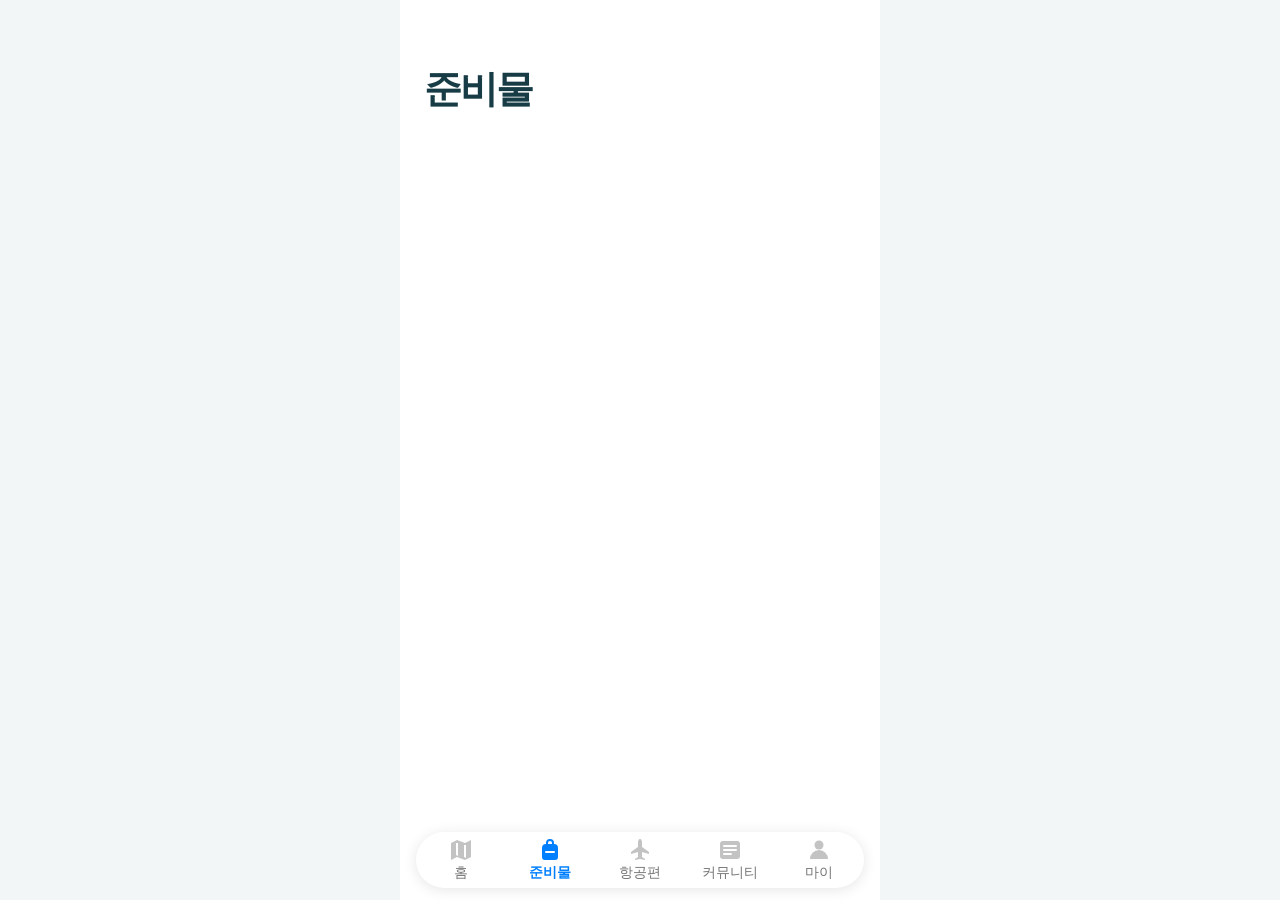
==== prototype/index.html @ ffd5b46a "수길따라 프로토타입과 인천공항 항공편 단계별 안내 추가" ====
<!doctype html>
<html lang="ko">
<meta charset="utf-8">
<meta name="viewport" content="width=device-width, initial-scale=1, viewport-fit=cover">
<title>수길따라 · 앱 미리보기</title>
<style>
* { box-sizing: border-box }
body { font-size: var(--type-body); margin: 0; background: #f3f6f7; color: #183c45; font-family: -apple-system, BlinkMacSystemFont, sans-serif; }
main { margin: auto; max-width: 480px; min-height: 100svh; padding: 64px 24px; background: #fff; }
h1 { font-size: 38px; letter-spacing: -2px; margin: 0 0 12px; }
p { line-height: 1.65; color: #52656a; }
small { display: block; margin-top: 48px; border-top: 1px solid #dce5e6; padding-top: 16px; color: #52656a; }
main { padding-bottom: calc(90px + env(safe-area-inset-bottom)); }
</style>
<link rel="stylesheet" href="styles/design-system.css">
<link rel="stylesheet" href="styles/app-nav.css">

<main><h1>수길따라</h1><p>수길따라님의 세계여행 루트를 따라<br>나만의 여행을 준비해요.</p><small>모바일 프로토타입 · 미리보기 준비 중</small></main>
<nav class="app-nav" aria-label="주요 메뉴">
<a href="#home"><svg viewBox="0 0 24 24" aria-hidden="true"><path fill-rule="evenodd" d="M2 5 8 2l8 3 6-3v17l-6 3-8-3-6 3zm5 0v12l2 1V5zm8 2v12l2 1V7z"/></svg>홈</a>
<a href="packing.html"><svg viewBox="0 0 24 24" aria-hidden="true"><path fill-rule="evenodd" d="M8 6V5a4 4 0 0 1 8 0v1a4 4 0 0 1 4 4v9a3 3 0 0 1-3 3H7a3 3 0 0 1-3-3v-9a4 4 0 0 1 4-4Zm2 0h4V5a2 2 0 0 0-4 0v1Zm-2 7a1 1 0 0 0 0 2h8a1 1 0 0 0 0-2H8Z"/></svg>준비물</a>
<a href="flights.html"><svg viewBox="0 0 24 24" aria-hidden="true"><path d="M10 9 3 14v2l7-2v5l-3 2v1l5-1 5 1v-1l-3-2v-5l7 2v-2l-7-5V5q0-4-2-4t-2 4z"/></svg>항공편</a>
<a href="community.html#/"><svg viewBox="0 0 24 24" aria-hidden="true"><path fill-rule="evenodd" d="M5 3a3 3 0 0 0-3 3v12a3 3 0 0 0 3 3h14a3 3 0 0 0 3-3V6a3 3 0 0 0-3-3H5Zm1 4a1 1 0 0 0 0 2h12a1 1 0 0 0 0-2H6Zm0 4a1 1 0 0 0 0 2h12a1 1 0 0 0 0-2H6Zm0 4a1 1 0 0 0 0 2h7a1 1 0 0 0 0-2H6Z"/></svg>커뮤니티</a>
<a href="mypage.html"><svg viewBox="0 0 24 24" aria-hidden="true"><circle cx="12" cy="7" r="4.5"/><path d="M3 21a9 9 0 0 1 18 0z"/></svg>마이</a>
</nav>
<script>
const links = Array.from(document.querySelectorAll('nav a'));
const main = document.querySelector('main');
const homeContent = main.innerHTML;
function showPage() {
  if (location.hash === '#flights') {
    location.replace('flights.html');
    return;
  }
  if (location.hash === '#my') {
    location.replace('mypage.html');
    return;
  }
  if (location.hash === '#packing') {
    location.replace('packing.html');
    return;
  }
  if (location.hash === '#community') {
    location.replace('community.html#/');
    return;
  }
  const current = links.find(link => link.hash === location.hash) || links[0];
  for (const link of links) {
    if (link === current) link.setAttribute('aria-current', 'page');
    else link.removeAttribute('aria-current');
  }
  if (current === links[0]) main.innerHTML = homeContent;
  else {
    const heading = document.createElement('h1');
    heading.textContent = current.textContent;
    main.replaceChildren(heading);
  }
  document.title = current.textContent + ' · 수길따라';
}
window.addEventListener('hashchange', showPage);
showPage();
</script>
</html>
---- prototype/styles/design-system.css ----
/* 수길따라 · Figma 2006:1345 */
/* 수길따라 공통 글자 크기. 기본 브라우저 설정(16px)에서 14 / 15 / 16 / 18 / 20 / 24px. */
:root {
  --type-caption: 0.875rem;
  --type-secondary: 0.9375rem;
  --type-label: 1rem;
  --type-body: 1.125rem;
  --type-heading: 1.25rem;
  --type-title: 1.5rem;
  --ds-product-primary: #0080FF;
  --ds-primary-hover: #0071E0;
  --ds-primary-pressed: #0062C2;
}

/* Verified Figma source: kyRVfsumtaWbm4e96wrJB0, page 4:37.
   Button/Outlined/Tertiary M Default: 4:816; guidelines: 4:906. */
:root {
  --radius-control-m: 10px;
  --button-size-m-radius: var(--radius-control-m);
  --button-size-m-height: 40px;
  --button-solid-primary-height: 48px;
  --button-size-m-padding-x: 16px;
  --button-gap: 4px;
  --button-border-width-default: 1px;
  --button-outlined-tertiary-border-default: #d9d9d9;
  --button-outlined-tertiary-label-default: #262626;
  /* Figma Label S (4:2665). */
  --typography-label-s-size: var(--type-caption);
  --typography-label-s-line-height: 18px;
  --typography-label-s-weight: 500;
  --typography-label-s-letter-spacing: 0.1px;
  --typography-label-m-size: var(--type-label);
  --typography-label-m-weight: 500;
  --typography-label-m-line-height: 20px;
}

/* Figma Textfield Default 4:954 / Filled 4:968. */
:root {
  --input-field-border-width: 1px;
  --input-field-border-default: #d9d9d9;
  --input-field-container-radius: 12px;
  --input-field-container-padding: 12px;
  --input-field-text-padding-x: 4px;
  --input-field-label-default: #434343;
  --input-field-text-value: #434343;
  --input-field-text-placeholder: #c3c3c3;
  --input-field-text-size: var(--type-body);
  --input-field-text-line-height: 26px;
}

/* Figma Checkbox 4:1228: original 24px Unselected / Selected assets. */
:root {
  --checkbox-size: 24px;
  --checkbox-unselected-image: url('../assets/icons/checkbox-unselected.svg');
  --checkbox-selected-image: url('../assets/icons/checkbox-selected.svg');
}

/* Layout */
:root {
  --section-gap: 40px;
  --section-content-gap: 12px;
  --course-thumbnail-size: 100px;
}

/* Figma Typography/Title/L (4:2637). */
:root {
  --typography-title-l-size: var(--type-heading);
  --typography-title-l-line-height: 28px;
  --typography-title-l-weight: 600;
  --typography-title-l-letter-spacing: 0;
}

/* Figma Searchfield 4:1100, Default and Filled. */
.ds-search-field {
  display: flex;
  align-items: center;
  gap: 8px;
  box-sizing: border-box;
  width: 100%;
  padding: var(--input-field-container-padding);
  border-radius: var(--input-field-container-radius);
  background: var(--ds-grayscale-50, #f5f5f5);
}
.ds-search-field::before {
  content: "";
  flex: 0 0 24px;
  height: 24px;
  background: url('../assets/icons/search-field-search.svg') center no-repeat;
}
.ds-search-field input[type="search"] {
  appearance: none;
  flex: 1;
  min-width: 0;
  height: 26px;
  margin: 0;
  padding: 0 var(--input-field-text-padding-x);
  border: 0;
  border-radius: 0;
  background: transparent;
  color: var(--input-field-text-value);
  font: 400 var(--input-field-text-size)/1.5 var(--font-app);
  letter-spacing: 0;
}
.ds-search-field input::placeholder { color: var(--input-field-text-placeholder); opacity: 1; }
.ds-search-field input::-webkit-search-cancel-button { display: none; }
.ds-search-field .ds-search-clear {
  flex: 0 0 20px;
  min-height: 0;
  height: 20px;
  padding: 0;
  border: 0;
  background: transparent url('../assets/icons/search-field-clear.svg') center no-repeat;
  cursor: pointer;
}
.ds-search-field input:placeholder-shown + .ds-search-clear { display: none; }
---- prototype/styles/app-nav.css ----
.app-nav {
  position: fixed;
  z-index: 5;
  bottom: calc(12px + env(safe-area-inset-bottom));
  left: 50%;
  transform: translateX(-50%);
  display: grid;
  grid-template-columns: repeat(5, minmax(0, 1fr));
  width: min(calc(100% - 32px), 448px);
  height: 56px;
  border-radius: 28px;
  background: white;
  box-shadow: 0 2px 14px rgb(0 0 0 / 10%);
  font-family: -apple-system, BlinkMacSystemFont, sans-serif;
}
.app-nav a {
  display: grid;
  justify-items: center;
  align-content: center;
  gap: 2px;
  font-size: var(--type-caption);
  line-height: 1.25;
  color: #757575;
  text-decoration: none;
}
.app-nav svg { width: 24px; height: 24px; fill: #c3c3c3; stroke: none; }
.app-nav a[aria-current] { color: var(--ds-product-primary); font-weight: 600; }
.app-nav a[aria-current] svg { fill: currentColor; }
.app-nav[hidden] { display: none; }
.phone > .app-nav { position: absolute; }
.phone:has(.app-nav) .fab { bottom: calc(84px + env(safe-area-inset-bottom)); }
.phone:has(.app-nav) .list-bottom { height: calc(152px + env(safe-area-inset-bottom)); }
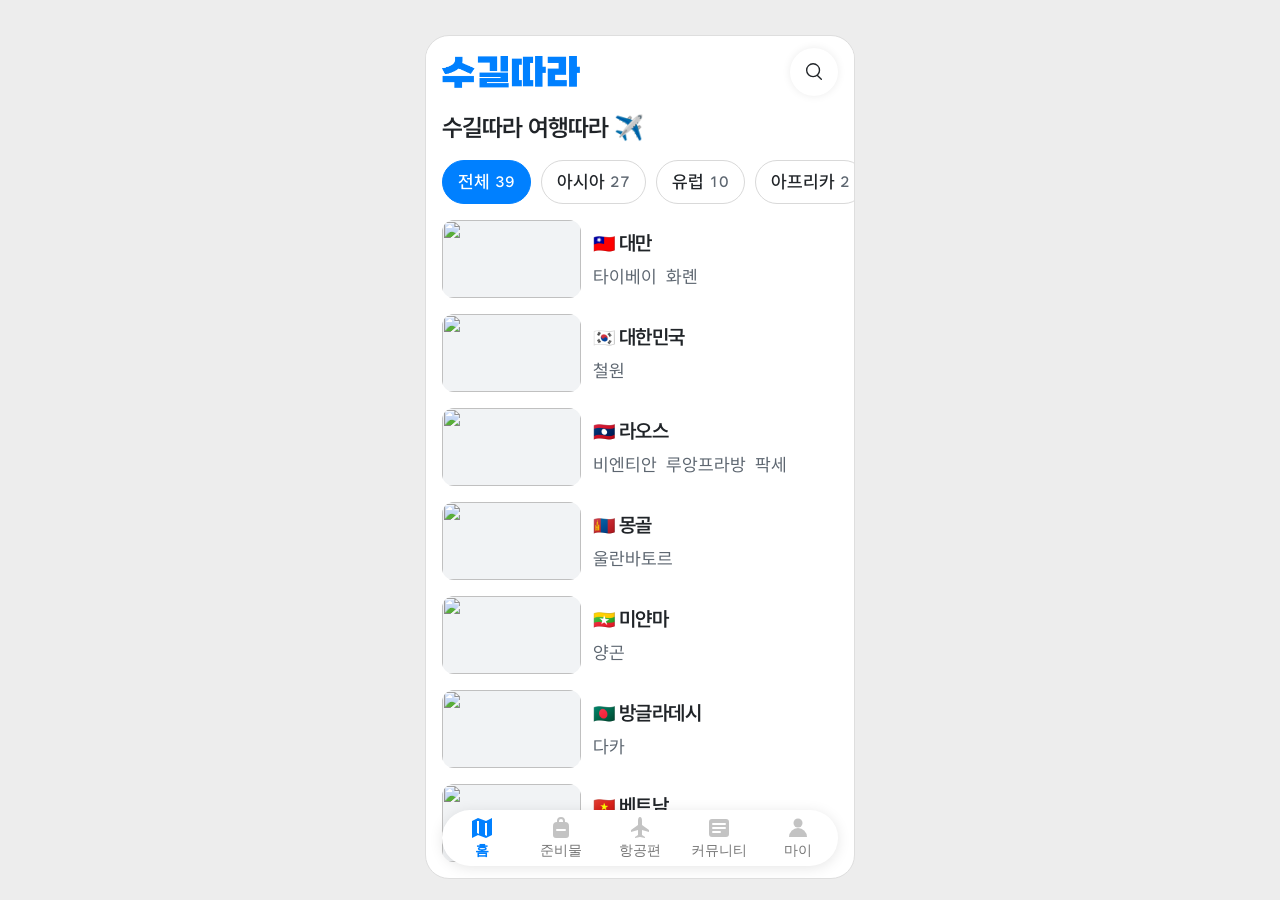
==== commit 47fdf716: "여행지 탐색과 북마크를 연결하고 준비물 버튼을 앱 화면에 고정 홈과 북마크 목록에서 여행지 항목을 공유하고 검색·여행 코스·장소 상세 화면을 추가한다. 공통 모바일 뷰포트와 내비게" ====
--- a/prototype/index.html
+++ b/prototype/index.html
@@ -1,63 +1,60 @@
 <!doctype html>
 <html lang="ko">
+<head>
 <meta charset="utf-8">
 <meta name="viewport" content="width=device-width, initial-scale=1, viewport-fit=cover">
-<title>수길따라 · 앱 미리보기</title>
-<style>
-* { box-sizing: border-box }
-body { font-size: var(--type-body); margin: 0; background: #f3f6f7; color: #183c45; font-family: -apple-system, BlinkMacSystemFont, sans-serif; }
-main { margin: auto; max-width: 480px; min-height: 100svh; padding: 64px 24px; background: #fff; }
-h1 { font-size: 38px; letter-spacing: -2px; margin: 0 0 12px; }
-p { line-height: 1.65; color: #52656a; }
-small { display: block; margin-top: 48px; border-top: 1px solid #dce5e6; padding-top: 16px; color: #52656a; }
-main { padding-bottom: calc(90px + env(safe-area-inset-bottom)); }
-</style>
+<link rel="icon" type="image/png" href="assets/icons/app-192.png">
+<link rel="apple-touch-icon" sizes="180x180" href="assets/icons/app-180.png">
+<link rel="manifest" href="app.webmanifest">
+<title>홈 · 수길따라</title>
+<link rel="stylesheet" href="styles/fonts.css">
 <link rel="stylesheet" href="styles/design-system.css">
 <link rel="stylesheet" href="styles/app-nav.css">
-
-<main><h1>수길따라</h1><p>수길따라님의 세계여행 루트를 따라<br>나만의 여행을 준비해요.</p><small>모바일 프로토타입 · 미리보기 준비 중</small></main>
-<nav class="app-nav" aria-label="주요 메뉴">
-<a href="#home"><svg viewBox="0 0 24 24" aria-hidden="true"><path fill-rule="evenodd" d="M2 5 8 2l8 3 6-3v17l-6 3-8-3-6 3zm5 0v12l2 1V5zm8 2v12l2 1V7z"/></svg>홈</a>
+<link rel="stylesheet" href="styles/layout.css">
+<link rel="stylesheet" href="styles/edge-states.css">
+<link rel="stylesheet" href="styles/activity-tabs.css">
+<link rel="stylesheet" href="styles/journeys.css?v=destination-list">
+<link rel="stylesheet" href="styles/destination-list.css">
+<script src="scripts/search-field.js" defer></script>
+<script src="scripts/travel-series.js" defer></script>
+<script src="scripts/travel-countries.js?v=country-bookmarks" defer></script>
+<script src="scripts/destination-row.js" defer></script>
+<script src="scripts/journeys.js?v=destination-list" defer></script>
+<link rel="stylesheet" href="styles/network-error.css">
+<script src="scripts/network-error.js" defer></script>
+<link rel="stylesheet" href="styles/focus.css?v=keyboard-navigation">
+<script src="scripts/focus.js" defer></script>
+<link rel="stylesheet" href="styles/viewport.css">
+</head>
+<body>
+<div class="journey-app app-viewport">
+<header id="bar"></header>
+<main id="journey" tabindex="-1"></main>
+<nav class="app-nav" aria-label="주요 메뉴" hidden>
+<a href="#home" aria-current="page"><svg viewBox="0 0 24 24" aria-hidden="true"><path fill-rule="evenodd" d="M2 5 8 2l8 3 6-3v17l-6 3-8-3-6 3zm5 0v12l2 1V5zm8 2v12l2 1V7z"/></svg>홈</a>
 <a href="packing.html"><svg viewBox="0 0 24 24" aria-hidden="true"><path fill-rule="evenodd" d="M8 6V5a4 4 0 0 1 8 0v1a4 4 0 0 1 4 4v9a3 3 0 0 1-3 3H7a3 3 0 0 1-3-3v-9a4 4 0 0 1 4-4Zm2 0h4V5a2 2 0 0 0-4 0v1Zm-2 7a1 1 0 0 0 0 2h8a1 1 0 0 0 0-2H8Z"/></svg>준비물</a>
 <a href="flights.html"><svg viewBox="0 0 24 24" aria-hidden="true"><path d="M10 9 3 14v2l7-2v5l-3 2v1l5-1 5 1v-1l-3-2v-5l7 2v-2l-7-5V5q0-4-2-4t-2 4z"/></svg>항공편</a>
 <a href="community.html#/"><svg viewBox="0 0 24 24" aria-hidden="true"><path fill-rule="evenodd" d="M5 3a3 3 0 0 0-3 3v12a3 3 0 0 0 3 3h14a3 3 0 0 0 3-3V6a3 3 0 0 0-3-3H5Zm1 4a1 1 0 0 0 0 2h12a1 1 0 0 0 0-2H6Zm0 4a1 1 0 0 0 0 2h12a1 1 0 0 0 0-2H6Zm0 4a1 1 0 0 0 0 2h7a1 1 0 0 0 0-2H6Z"/></svg>커뮤니티</a>
 <a href="mypage.html"><svg viewBox="0 0 24 24" aria-hidden="true"><circle cx="12" cy="7" r="4.5"/><path d="M3 21a9 9 0 0 1 18 0z"/></svg>마이</a>
 </nav>
-<script>
-const links = Array.from(document.querySelectorAll('nav a'));
-const main = document.querySelector('main');
-const homeContent = main.innerHTML;
-function showPage() {
-  if (location.hash === '#flights') {
-    location.replace('flights.html');
-    return;
-  }
-  if (location.hash === '#my') {
-    location.replace('mypage.html');
-    return;
-  }
-  if (location.hash === '#packing') {
-    location.replace('packing.html');
-    return;
-  }
-  if (location.hash === '#community') {
-    location.replace('community.html#/');
-    return;
-  }
-  const current = links.find(link => link.hash === location.hash) || links[0];
-  for (const link of links) {
-    if (link === current) link.setAttribute('aria-current', 'page');
-    else link.removeAttribute('aria-current');
-  }
-  if (current === links[0]) main.innerHTML = homeContent;
-  else {
-    const heading = document.createElement('h1');
-    heading.textContent = current.textContent;
-    main.replaceChildren(heading);
-  }
-  document.title = current.textContent + ' · 수길따라';
-}
-window.addEventListener('hashchange', showPage);
-showPage();
-</script>
+<footer class="country-bookmark-bar" hidden>
+  <p class="bookmark-toast" role="status" aria-atomic="true"></p>
+  <button type="button" class="country-bookmark">
+    <svg class="icon" aria-hidden="true" viewBox="0 0 24 24"><path d="M19 21V7.8Q19 3 14.2 3H9.8Q5 3 5 7.8V21l7-4 7 4Z"/></svg>
+    <span>이 여행지 북마크해두기</span>
+  </button>
+</footer>
+<dialog id="trip-videos" class="video-sheet" aria-labelledby="trip-videos-title">
+  <div class="video-sheet__panel">
+    <div class="video-sheet__header">
+      <h2 id="trip-videos-title">여행 영상</h2>
+      <form method="dialog"><button class="app-bar__icon" aria-label="영상 목록 닫기">
+        <svg class="icon" viewBox="0 0 24 24" aria-hidden="true"><path d="m6 6 12 12M18 6 6 18"/></svg>
+      </button></form>
+    </div>
+    <ol class="video-list"></ol>
+  </div>
+</dialog>
+</div>
+</body>
 </html>
--- a/prototype/styles/fonts.css
+++ b/prototype/styles/fonts.css
@@ -0,0 +1,31 @@
+/* Shared app typography. Font files are bundled for offline use. */
+@font-face {
+  font-family: 'Wanted Sans';
+  src: url('../assets/fonts/WantedSans-Regular.otf') format('opentype');
+  font-weight: 400;
+  font-style: normal;
+  font-display: swap;
+}
+
+@font-face {
+  font-family: 'Wanted Sans';
+  src: url('../assets/fonts/WantedSans-SemiBold.otf') format('opentype');
+  font-weight: 600;
+  font-style: normal;
+  font-display: swap;
+}
+
+:root {
+  --font-app: 'Wanted Sans', -apple-system, BlinkMacSystemFont, sans-serif;
+  font-family: var(--font-app);
+}
+
+button, input, textarea, select { font-family: inherit; }
+
+@font-face {
+  font-family: 'Wanted Sans';
+  src: url('../assets/fonts/WantedSans-Medium.otf') format('opentype');
+  font-weight: 500;
+  font-style: normal;
+  font-display: swap;
+}
--- a/prototype/styles/design-system.css
+++ b/prototype/styles/design-system.css
@@ -57,6 +57,7 @@
 
 /* Layout */
 :root {
+  --app-body-gap: 16px;
   --section-gap: 40px;
   --section-content-gap: 12px;
   --course-thumbnail-size: 100px;
@@ -113,3 +114,16 @@
   cursor: pointer;
 }
 .ds-search-field input:placeholder-shown + .ds-search-clear { display: none; }
+
+.flight-page { --section-gap: 36px; }
+
+.ds-example-image { position: relative; }
+.ds-example-image__credit {
+  position: absolute;
+  left: 4px;
+  bottom: 4px;
+  padding: 0;
+  background: transparent;
+  color: #566373;
+  font-size: 14px;
+}
--- a/prototype/styles/app-nav.css
+++ b/prototype/styles/app-nav.css
@@ -26,7 +26,7 @@
 .app-nav svg { width: 24px; height: 24px; fill: #c3c3c3; stroke: none; }
 .app-nav a[aria-current] { color: var(--ds-product-primary); font-weight: 600; }
 .app-nav a[aria-current] svg { fill: currentColor; }
-.app-nav[hidden] { display: none; }
+.app-nav[hidden], body:has(dialog[open]) .app-nav { display: none; }
 .phone > .app-nav { position: absolute; }
 .phone:has(.app-nav) .fab { bottom: calc(84px + env(safe-area-inset-bottom)); }
 .phone:has(.app-nav) .list-bottom { height: calc(152px + env(safe-area-inset-bottom)); }
--- a/prototype/styles/layout.css
+++ b/prototype/styles/layout.css
@@ -0,0 +1,255 @@
+/* Shared gap from the app bar edge to the first body element. */
+.app-bar + main,
+.page-bar + main { padding-top: var(--app-body-gap); }
+.page-bar + main > .profile:first-child { padding-top: 0; }
+
+.topbar + .view { padding-top: var(--app-body-gap); }
+.topbar + .view > :is(.detail, .editor, .searchbox, .empty, .blocked-row, .post):first-child {
+  padding-top: 0;
+  margin-top: 0;
+}
+.topbar + .view > #post-list > .post:first-child { padding-top: 0; }
+.topbar + .view > #post-list > .post:first-child h2,
+.topbar + .view > .post:first-child h2 { margin-top: 0; }
+.topbar + .view > .editor:first-child { min-height: calc(100% - var(--app-body-gap)); }
+.topbar + .empty { margin-top: 0; padding-top: var(--app-body-gap); }
+
+/* App-wide 48px bars; safe area sits above the content height. */
+:root { --app-bar-height: 48px; }
+.app-bar,
+.page-bar,
+.topbar,
+main#app > header {
+  box-sizing: border-box;
+  height: calc(var(--app-bar-height) + env(safe-area-inset-top));
+  min-height: calc(var(--app-bar-height) + env(safe-area-inset-top));
+  padding-top: env(safe-area-inset-top);
+  padding-bottom: 0;
+  flex-shrink: 0;
+}
+/* Packing has its app bar inside main: remove the old outer top padding. */
+body > main#app { padding-top: 0; }
+
+/* Consistent medium-weight app bar titles across every screen. */
+.app-bar h1,
+.page-bar h1,
+.topbar h1,
+main#app > header > strong {
+  font-weight: 500;
+}
+
+/* The app-bar row stays transparent; only its floating groups have a surface. */
+:root {
+  --floating-bar-shadow: 0 4px 24px rgb(0 0 0 / 10%), 0 1px 4px rgb(0 0 0 / 3%);
+  --app-bar-shadow: 0 0 8px rgb(0 0 0 / 8%), 0 0 2px rgb(0 0 0 / 2%);
+  --app-bar-offset: calc(12px + env(safe-area-inset-top));
+}
+.app-bar, .page-bar, .topbar, main#app > header {
+  position: sticky;
+  top: var(--app-bar-offset);
+  z-index: 10;
+  display: flex;
+  align-items: center;
+  gap: 16px;
+  justify-content: space-between;
+  width: calc(100% - 32px);
+  max-width: 448px;
+  height: var(--app-bar-height);
+  min-height: var(--app-bar-height);
+  margin: var(--app-bar-offset) auto 0;
+  padding: 0;
+  border: 0;
+  border-radius: 0;
+  background: transparent;
+  box-shadow: none;
+}
+.app-bar h1, .page-bar h1, .topbar h1, body > main#app > header .app-bar__leading > strong {
+  flex: 1;
+  min-width: 0;
+  margin: 0;
+  padding: 0;
+  font-family: var(--font-app);
+  font-size: var(--type-heading);
+  font-weight: 500;
+  line-height: 24px;
+  letter-spacing: normal;
+  color: #191919;
+  -webkit-font-smoothing: antialiased;
+  overflow: hidden;
+  white-space: nowrap;
+  text-overflow: ellipsis;
+}
+ .app-bar__leading, .app-bar__actions {
+  display: flex;
+  align-items: center;
+  gap: 0;
+  height: var(--app-bar-height);
+  box-sizing: border-box;
+  padding: 2px 8px;
+  border-radius: 999px;
+  background: var(--nav-surface, #fff);
+  box-shadow: var(--app-bar-shadow);
+}
+.app-bar__leading { flex: 0 1 auto; min-width: 0; padding-left: 0; padding-right: 20px; }
+.app-bar__actions { flex: 0 0 auto; margin-left: auto; }
+.app-bar__icon, .topbar .icon {
+  display: inline-flex;
+  align-items: center;
+  justify-content: center;
+  flex: 0 0 44px;
+  width: 44px;
+  height: 44px;
+  min-height: 44px;
+  padding: 0;
+  border: 0;
+  border-radius: 50%;
+  color: inherit;
+  background: transparent;
+  text-decoration: none;
+}
+.app-bar__icon svg { width: 22px; height: 22px; fill: none; stroke: currentColor; stroke-width: 1.9; stroke-linecap: round; stroke-linejoin: round; }
+:is(.app-bar, .page-bar, .topbar, .header, main#app > header) [aria-label="뒤로가기"] {
+  display: inline-flex;
+  align-items: center;
+  justify-content: center;
+  justify-items: center;
+  padding: 0;
+}
+:is(.app-bar, .page-bar, .topbar, .header, main#app > header) [aria-label="뒤로가기"] > svg {
+  display: block;
+  flex-shrink: 0;
+  margin: 0;
+}
+svg.navigation-icon {
+  width: 21px;
+  height: 21px;
+  fill: none;
+  stroke: currentColor;
+  stroke-width: 1.9;
+  stroke-linecap: round;
+  stroke-linejoin: round;
+}
+svg.navigation-icon--share { width: 20px; height: 20px; }
+.app-bar__icon:active, .topbar .icon:active { background: var(--nav-pressed, #f5f5f5); }
+.page-actions { display: flex; justify-content: flex-end; flex-shrink: 0; padding: var(--app-body-gap) 16px 0; }
+.page-actions + .view { padding-top: var(--app-body-gap); }
+body > main#app > header { width: calc(100% + 20px); margin-left: -10px; margin-bottom: var(--app-body-gap); }
+body > main#app > header + * { margin-top: 0; }
+@media (max-width: 900px) { body > main#app > header { width: calc(100% + 8px); margin-left: -4px; } }
+
+/* Packing's main supplies the same horizontal inset as the home header. */
+body > main#app:has(.packing-home-actions) {
+  padding-inline: 16px;
+}
+body > main#app:has(.packing-home-actions) > header {
+  width: 100%;
+  margin-inline: auto;
+}
+
+/* Community uses a flex frame, so its top inset is set by the header margin. */
+body[data-host-prefix] > .note { display: none; }
+.topbar .app-bar__actions .icon svg {
+  width: 22px;
+  height: 22px;
+  stroke-width: 1.9;
+}
+
+/* Tabs are the first body element on activity screens. */
+.topbar + .activity-tabs { margin-top: var(--app-body-gap); }
+
+/* Menu rows on depth-two and deeper screens. */
+:root { --detail-menu-gap: 8px; --detail-menu-padding-y: 8px; }
+.detail-menu-list { display: flex; flex-direction: column; gap: var(--detail-menu-gap); }
+.settings-content .settings-row + .settings-row,
+.settings-content .menu-item + .menu-item { margin-top: var(--detail-menu-gap); }
+
+.detail-menu-list > *,
+.settings-content .settings-row,
+.settings-content .menu-item {
+  min-height: 0;
+  padding-block: var(--detail-menu-padding-y);
+}
+
+/* My menu and depth-two list labels always share one size token. */
+:root { --menu-label-font-size: var(--type-body); }
+.menu-item,
+.settings-content .settings-row,
+.settings-content .detail-menu-list > label,
+.notification-toggle__title,
+.blocked-list .blocked-name {
+  font-size: var(--menu-label-font-size);
+}
+
+/* Menu rows have no pointer-press or native tap highlight. */
+.menu-item, .menu-item * { -webkit-tap-highlight-color: transparent; }
+.menu-item:hover, .menu-item:active { background: transparent; }
+.menu-item:active .menu-icon { background: transparent; opacity: 1; filter: none; }
+
+/* CTA label size: one step above each existing button size. */
+:root { --cta-label-size: var(--type-body); --cta-label-large-size: var(--type-heading); }
+.primary, .text-action, .settings-button, .edit-button, .unblock-button,
+.photo-edit { font-size: var(--cta-label-size); }
+.dialog-actions button, #profile-form .save-button,
+body > main#app .primary, body > main#app .sticky button,
+body:has(> main#app) dialog .actions button {
+  font-size: var(--cta-label-large-size);
+}
+.sheet .cancel { font-size: var(--cta-label-size); }
+
+/* Compact CTAs step down; full-width CTAs retain their larger labels. */
+:root { --cta-label-compact-size: var(--type-label); }
+.text-action, .unblock-button, .photo-edit, .edit-button,
+.primary:not(.wide) { font-size: var(--cta-label-compact-size); }
+.sheet .primary, .poll .primary { font-size: var(--cta-label-size); }
+.dialog-actions button,
+body > main#app .primary:not(.wide),
+body:has(> main#app) dialog .actions button { font-size: var(--cta-label-size); }
+body > main#app .stack > .primary { font-size: var(--cta-label-large-size); }
+
+/* A single app-bar icon occupies a square 48px capsule. */
+.app-bar__actions:has(> :is(.app-bar__icon, .icon):only-child),
+.app-bar__leading:has(> :is(.app-bar__icon, .icon):first-child):not(:has(> :nth-child(n+2):not([hidden]))) {
+  width: var(--app-bar-height); min-width: var(--app-bar-height);
+  flex-basis: var(--app-bar-height); padding: 2px; justify-content: center;
+}
+
+/* All leading app-bar groups use zero left padding, including icon-only groups. */
+.app-bar__leading:has(> :is(.app-bar__icon, .icon):first-child):not(:has(> :nth-child(n+2):not([hidden]))) { padding-left: 0; }
+
+.app-bar__leading:has(> :is(h1, strong):only-child) { padding-inline: 12px; }
+
+/* Toasts overlay the app-bar position at the top of the screen. */
+#toast, #notice {
+  top: var(--app-bar-offset);
+  bottom: auto;
+  z-index: 100;
+  pointer-events: none;
+  background: #fff;
+  color: #333;
+  border: 1px solid #e9e9e9;
+  border-radius: 12px;
+  box-shadow: 0 4px 16px rgb(0 0 0 / 8%), 0 1px 4px rgb(0 0 0 / 3%);
+}
+.phone > #toast { position: absolute; }
+
+/* Publish validity is reflected by the floating check button. */
+.app-bar__actions > :is(button[form="write-form"], .app-bar__confirm):disabled {
+  color: #c7c7cc;
+  background: transparent;
+  cursor: default;
+}
+.app-bar__actions:has(> :is(button[form="write-form"], .app-bar__confirm):enabled) {
+  background: var(--ds-product-primary);
+}
+.app-bar__actions > :is(button[form="write-form"], .app-bar__confirm):enabled {
+  color: #fff;
+  background: var(--ds-product-primary);
+}
+.app-bar__actions:has(> :is(button[form="write-form"], .app-bar__confirm):enabled:active),
+.app-bar__actions > :is(button[form="write-form"], .app-bar__confirm):enabled:active {
+  background: var(--ds-primary-pressed);
+}
+
+/* Match the community publish icon, including disabled opacity. */
+.app-bar__confirm { opacity: 1; }
+.app-bar__confirm svg { width: 21px; height: 21px; }
--- a/prototype/styles/edge-states.css
+++ b/prototype/styles/edge-states.css
@@ -0,0 +1,51 @@
+/* Empty states below other body content have a separate illustration inset. */
+:root { --empty-state-top-gap: 56px; }
+.topbar + .view.edge-state { padding: var(--app-body-gap) 16px 24px; text-align: center; }
+.edge-state__icon { width: 120px; margin: 0 auto 20px; background-image: url('../assets/empty-state-icons.png'); background-repeat: no-repeat; }
+.travel-empty-image {
+  display: block;
+  width: 120px;
+  height: 92px;
+  object-fit: cover;
+  margin: 0 auto 20px;
+}
+.edge-state__icon--plane { height: 71px; background-image: url('../assets/travel-plane.svg'); background-size: contain; background-position: center; }
+.edge-state__title { margin: 0; font-size: var(--type-heading); line-height: 26px; font-weight: 600; color: var(--ink); }
+.edge-state__description { margin: 0; font-size: var(--type-label); line-height: 20px; font-weight: 400; color: var(--secondary); }
+.edge-state__title + .edge-state__description { margin-top: 12px; }
+
+.edge-state__icon--community { height: 88px; background-image: url('../assets/community-empty.png'); background-size: contain; background-position: center; }
+
+/* Compact empty state inside the post's comments section. */
+.comments-empty { display: flex; flex-direction: column; align-items: center; gap: 12px; padding: var(--empty-state-top-gap) 16px 32px; text-align: center; }
+.comments-empty__icon { display: block; width: 48px; height: 42px; flex: none; }
+.comments-empty p { margin: 0; color: var(--secondary); font-size: var(--type-label); font-weight: 400; line-height: 20px; }
+
+/* Smaller airplane illustration for all three My Activity empty tabs. */
+.activity-empty { padding: var(--empty-state-top-gap) 16px 32px; text-align: center; }
+.activity-empty .activity-empty__icon {
+  width: 64px;
+  height: 38px;
+  margin-bottom: 16px;
+  background-size: contain;
+  background-position: center;
+}
+
+/* Default illustration for empty data, unless the screen has a custom one. */
+.data-empty { padding: var(--empty-state-top-gap) 16px 32px; text-align: center; }
+.data-empty .edge-state__description { color: var(--secondary, #777); }
+.topbar + .data-empty { padding-top: var(--app-body-gap); }
+.topbar + .view > .data-empty:first-child,
+.page-bar + main > .data-empty:first-child { padding-top: 0; }
+.section-head:has(+ .data-empty) { margin-bottom: 0; }
+.view:has(> #search-results > .data-empty) > .searchbox { padding-bottom: 0; }
+
+/* Scroll content behind the split floating bar, without an opaque header strip. */
+.phone .topbar:has(+ .view) { pointer-events: none; }
+.phone .topbar :is(.app-bar__leading, .app-bar__actions) { pointer-events: auto; }
+.phone .topbar + .view {
+  margin-top: calc(-1 * (var(--app-bar-height) + var(--app-bar-offset)));
+  padding-top: calc(var(--app-bar-height) + var(--app-bar-offset) + var(--app-body-gap));
+}
+
+.data-empty.search-prompt { padding-top: 32px; }
--- a/prototype/styles/activity-tabs.css
+++ b/prototype/styles/activity-tabs.css
@@ -0,0 +1,32 @@
+.activity-tabs {
+  display: flex;
+  flex: 0 0 auto;
+  gap: 4px;
+  margin: 0 16px;
+  padding: 4px;
+  border: 0;
+  border-radius: 12px;
+  background: var(--ds-grayscale-50, #f5f5f5);
+}
+.activity-tabs a {
+  flex: 1;
+  text-decoration: none;
+  display: flex;
+  align-items: center;
+  justify-content: center;
+  min-height: 40px;
+  padding: 0 8px;
+  border: 0;
+  border-radius: 8px;
+  color: var(--ds-grayscale-500, #7b7b7b);
+  font-size: var(--typography-label-m-size, 14px);
+  line-height: 20px;
+  font-weight: 500;
+}
+.activity-tabs a[aria-current="page"] {
+  border: 0;
+  background: var(--ds-grayscale-white, #fff);
+  color: var(--ds-product-primary);
+  font-weight: 500;
+  box-shadow: 0 1px 4px rgb(0 0 0 / 8%);
+}
--- a/prototype/styles/journeys.css
+++ b/prototype/styles/journeys.css
@@ -0,0 +1,337 @@
+* { box-sizing: border-box; }
+.journey-app {
+  --ink: #202428;
+  --muted: #5d6670;
+  --line: #e5e8eb;
+  --blue-text: var(--ds-primary-pressed);
+  --blue-wash: #edf6ff;
+  display: flex;
+  flex-direction: column;
+  position: relative;
+  overflow: hidden;
+  color: var(--ink);
+  background: white;
+}
+body { margin: 0; background: #ededed; font: 400 var(--type-body)/1.5 var(--font-app); }
+h1, h2, h3, p, ol, ul { margin: 0; }
+h1, h2, h3, strong, b { font-weight: 600; }
+a { color: inherit; text-decoration: none; }
+button, input { font: inherit; color: inherit; }
+button, a { touch-action: manipulation; }
+button { cursor: pointer; }
+.journey-app .app-nav { position: absolute; z-index: 4; }
+.journey-app .icon {
+  width: 20px; height: 20px; flex: none; fill: none; stroke: currentColor;
+  stroke-width: 1.5; stroke-linecap: round; stroke-linejoin: round;
+}
+#bar .brand { display: flex; align-items: center; }
+#bar:has(.brand) { width: 100%; max-width: none; padding-inline: 16px; background: white; }
+.brand img { display: block; width: auto; height: 32px; }
+#bar .app-bar__actions { padding-inline: 2px; }
+#bar .app-bar__icon .icon { width: 22px; height: 22px; }
+#bar .bar-label { font-size: var(--type-heading); font-weight: 500; }
+#journey {
+  min-height: 0; flex: 1; overflow-y: auto; overscroll-behavior: contain; scrollbar-width: thin;
+  padding-bottom: calc(88px + env(safe-area-inset-bottom, 0px));
+}
+#journey:focus { outline: none; }
+#journey:has(+ .app-nav[hidden]) { padding-bottom: calc(32px + env(safe-area-inset-bottom, 0px)); }
+.home-content, .detail-content, .journey-search { padding-inline: 16px; }
+#journey:has(> .home-content) { padding-top: 0; }
+.home-content { padding-top: var(--app-body-gap); }
+.home-content h2, .day-heading h2, .source-film h2, .search-section h2 {
+  font-size: var(--type-heading); line-height: 1.4; letter-spacing: -.025em;
+}
+.home-content section > h2, .source-film > h2, .search-section > h2 { margin-bottom: var(--section-content-gap); }
+.home-content > .destination-title {
+  font-size: var(--type-title); line-height: 1.35; letter-spacing: -.035em;
+}
+.continent-chips {
+  position: sticky; z-index: 3; top: var(--chips-top, 0px); display: flex; gap: 10px;
+  overflow-x: auto; overscroll-behavior-x: contain; scrollbar-width: none;
+  margin: 0 -16px; padding: 16px; background: white;
+}
+@media (prefers-reduced-motion: no-preference) {
+  .continent-chips { transition: top 160ms ease-out; }
+}
+:root[data-keyboard-focus] .continent-chips:focus-within { top: 0; }
+.continent-chips::-webkit-scrollbar { display: none; }
+.continent-chips a {
+  display: inline-flex; flex: none; align-items: center; gap: 5px; min-height: 44px;
+  padding: 6px 15px; border: 1px solid #d9d9d9; border-radius: 999px; color: var(--ink);
+  font-size: var(--type-body); font-weight: 500; line-height: 1.25;
+}
+.continent-chips a span { color: var(--muted); font-size: var(--type-secondary); font-variant-numeric: tabular-nums; }
+.continent-chips a[aria-current] { border-color: var(--ds-product-primary); background: var(--ds-product-primary); color: white; }
+.continent-chips a[aria-current] span { color: inherit; }
+.country-grid, .film-list { list-style: none; padding: 0; }
+.country-grid { display: grid; grid-template-columns: repeat(2, minmax(0, 1fr)); gap: 10px; }
+.country-grid > li { min-width: 0; }
+.search-section .country-grid > li { border: 0; }
+.country-card, .search-section .country-card {
+  display: flex; flex-direction: column; align-items: stretch; height: 100%;
+  padding: 13px 14px 14px; border: 1px solid #e1e5e9; border-radius: 14px; background: white;
+  word-break: keep-all; overflow-wrap: anywhere;
+}
+.country-card__top { display: flex; align-items: center; justify-content: space-between; gap: 4px; margin-bottom: 9px; }
+.country-card__top > .icon { width: 16px; height: 16px; color: #757f89; }
+.country-card strong { font-size: var(--type-heading); line-height: 1.35; letter-spacing: -.03em; }
+.country-card__places, .film-text > span, .series-cities {
+  color: var(--muted); font-size: var(--type-label); line-height: 1.5;
+}
+.country-card__places { margin-top: 3px; }
+.country-detail { padding-inline: 20px; }
+.country-bookmark-bar {
+  position: relative; flex: none; padding: 8px 16px calc(12px + env(safe-area-inset-bottom, 0px)); background: white;
+}
+.country-bookmark {
+  display: flex; align-items: center; justify-content: center; gap: 8px;
+  width: 100%; min-height: 48px; padding: 10px 16px;
+  border: var(--button-border-width-default) solid var(--ds-product-primary); border-radius: var(--radius-control-m);
+  background: white; color: var(--ds-product-primary); font-size: var(--type-body); font-weight: 600; line-height: 1.4;
+}
+.country-bookmark:active { color: var(--ds-primary-pressed); background: var(--blue-wash); }
+.country-bookmark.is-saved .icon { fill: currentColor; }
+.bookmark-toast {
+  position: absolute; z-index: 4; bottom: 100%; left: 50%; transform: translateX(-50%);
+  width: max-content; max-width: calc(100% - 32px); border-radius: 10px;
+  background: #222; color: white; font-size: var(--type-body); text-align: center; pointer-events: none;
+}
+.bookmark-toast:not(:empty) { padding: 10px 16px; }
+.country-region { font-size: var(--type-label); color: var(--muted); }
+.country-detail h1 { margin: 3px 0 0; font-size: var(--type-title); line-height: 1.35; letter-spacing: -.03em; word-break: keep-all; }
+.country-detail h1 .country-flag { font-size: .85em; }
+.country-detail .day-chips { margin-inline: -20px; padding-inline: 20px; }
+.itinerary-picker { display: flex; gap: 16px; flex-wrap: wrap; margin-block: 12px; }
+.itinerary-picker [aria-current] { color: var(--blue-text); text-decoration: underline; }
+.country-videos {
+  margin: 20px -20px 0; padding: 18px 0 20px; background: #f3f9fe;
+}
+.country-videos h2, .country-places h2 { font-size: var(--type-heading); line-height: 1.4; letter-spacing: -.025em; }
+.country-videos h2 { margin: 0 20px var(--section-content-gap); }
+.country-videos ul {
+  display: flex; gap: 16px; padding: 0 20px 4px; list-style: none; overflow-x: auto;
+  overscroll-behavior-x: contain; scroll-snap-type: x proximity; scroll-padding-inline: 20px; scrollbar-width: thin;
+}
+.country-videos li { flex: 0 0 88%; min-width: 0; scroll-snap-align: start; }
+.country-videos li:only-child { flex-basis: 100%; }
+.country-video { display: flex; height: 100%; align-items: center; gap: 12px; }
+.country-video .video-thumb { flex: 0 0 26%; }
+.country-video .video-thumb img { aspect-ratio: 4 / 3; }
+.country-video__text { min-width: 0; }
+.country-video__text strong {
+  display: -webkit-box; -webkit-line-clamp: 2; -webkit-box-orient: vertical; overflow: hidden;
+  font-size: var(--type-body); font-weight: 500; line-height: 1.4; word-break: keep-all; overflow-wrap: anywhere;
+}
+.country-video__text small { display: block; margin-top: 3px; font-size: var(--type-secondary); color: var(--muted); }
+.country-detail .country-videos + .day-section, .country-places { margin-top: 24px; }
+.country-places p { margin-top: 8px; word-break: keep-all; }
+@media (max-width: 355px) {
+  .country-card, .search-section .country-card { padding-inline: 10px; }
+}
+@media (max-width: 270px) {
+  .country-grid { grid-template-columns: 1fr; }
+}
+.series-art {
+  display: block; position: relative; isolation: isolate;
+  overflow: hidden; background: #e5e9e4; min-width: 0;
+}
+.series-art img { position: absolute; inset: 0; width: 100%; height: 100%; object-fit: cover; }
+.series-art::after {
+  content: ''; position: absolute; inset: auto 0 0; height: 38px;
+  background: linear-gradient(transparent, rgb(255 255 255 / 94%) 84%);
+}
+.series-art .ds-example-image__credit { z-index: 1; line-height: 1.2; font-weight: 400; letter-spacing: -.02em; }
+.series-detail { padding-inline: 16px; }
+.series-detail > .series-art { aspect-ratio: 2 / 1; border-radius: 14px; margin-bottom: 16px; }
+.series-detail > h1 { font-size: var(--type-title); line-height: 1.35; }
+.series-cities { display: flex; align-items: center; gap: 5px; margin-top: 4px; }
+.series-cities > .icon { width: 16px; height: 16px; }
+.collection-section { margin-top: var(--section-gap); }
+.collection-section > h2 { margin-bottom: var(--section-content-gap); font-size: var(--type-heading); }
+.film-list { border-top: 1px solid var(--line); }
+.film-list li { border-bottom: 1px solid var(--line); }
+.film-row { display: flex; align-items: center; gap: 12px; padding: 14px 2px; }
+.film-play {
+  flex: none; display: grid; place-items: center; width: 40px; height: 40px;
+  border-radius: 50%; background: var(--blue-wash); color: var(--blue-text);
+}
+.film-play .icon { width: 17px; height: 17px; fill: currentColor; stroke: none; }
+.film-text { display: grid; flex: 1; gap: 2px; min-width: 0; }
+.film-text strong { font-size: var(--type-body); line-height: 1.4; word-break: keep-all; overflow-wrap: anywhere; }
+.film-row > .icon, .search-course > .icon { color: var(--muted); width: 16px; margin-left: auto; }
+.overline { font-size: var(--type-secondary); font-weight: 600; color: var(--blue-text); }
+.course-intro h1 {
+  margin-top: 3px; font-size: var(--type-title); line-height: 1.35; letter-spacing: -.035em;
+}
+.facts, .facts span { display: flex; align-items: center; }
+.facts { flex-wrap: wrap; gap: 6px 16px; margin-top: 8px; color: var(--muted); font-size: var(--type-label); }
+.facts span { gap: 5px; }
+.facts .icon { width: 18px; height: 18px; }
+.place-actions .action {
+  display: flex; align-items: center; justify-content: center; gap: 8px;
+  min-height: var(--button-solid-primary-height); padding: 10px 8px;
+  border-radius: var(--radius-control-m); font-size: var(--type-body); font-weight: 600;
+  line-height: 1.4; text-align: center;
+}
+.place-actions .action.primary { background: var(--ds-product-primary); color: white; }
+.day-section, .source-film { margin-top: var(--section-gap); }
+.search-section li + li { border-top: 1px solid var(--line); }
+.source-film a { display: flex; align-items: center; gap: 12px; padding-block: 14px; }
+.source-film strong, .source-film small { display: block; }
+.source-film small { color: var(--muted); font-size: var(--type-secondary); margin-top: 2px; }
+.stop-row > .icon, .source-film a > .icon { margin-left: auto; color: var(--muted); width: 18px; }
+.day-tag {
+  display: inline-flex; align-items: center; flex: none; padding: 3px 9px;
+  border-radius: 6px; background: var(--blue-wash); color: var(--blue-text);
+  font-size: var(--type-secondary); line-height: 1.5; font-weight: 600;
+}
+.day-chips {
+  position: relative; display: flex; gap: 8px; overflow-x: auto;
+  margin: 20px -16px 0; padding: 4px 16px; overscroll-behavior-x: contain;
+  scrollbar-width: thin;
+}
+.day-chips a {
+  flex: none; display: inline-flex; align-items: center; justify-content: center;
+  min-height: 44px; padding: 6px 16px; border: 1px solid #d7dce1; border-radius: 999px;
+  background: white; color: var(--ink); font-size: var(--type-body); font-weight: 500; white-space: nowrap;
+}
+.day-chips a[aria-current="page"] {
+  background: var(--ds-primary-pressed); border-color: var(--ds-primary-pressed); color: white;
+}
+.day-chips + .day-section { margin-top: 24px; }
+.day-heading { display: flex; align-items: center; flex-wrap: wrap; gap: 8px; }
+.day-heading { margin-bottom: var(--section-content-gap); }
+
+.map-canvas {
+  position: relative; isolation: isolate; height: 200px; border: 1px solid #dce5ed; border-radius: 16px;
+  background-color: #f1f5f7;
+  background-image: repeating-linear-gradient(32deg, transparent 0 42px, white 43px 48px, transparent 49px 102px),
+                    repeating-linear-gradient(-58deg, transparent 0 50px, white 51px 55px, transparent 56px 118px);
+  overflow: hidden;
+}
+.map-canvas::before, .map-canvas::after {
+  content: ''; position: absolute; z-index: -1; border-radius: 10px; background: #dcebe1; transform: rotate(32deg);
+}
+.map-canvas::before { width: 70px; height: 32px; top: 0; right: 4%; }
+.map-canvas::after { width: 90px; height: 50px; bottom: -12px; left: 25%; }
+.map-canvas.day-2 { background-position: 20px -26px, -12px 18px; }
+.map-legend {
+  position: absolute; top: 8px; left: 10px; border-radius: 6px; padding: 3px 7px;
+  color: #495865; background: white; font-size: var(--type-caption); font-weight: 500;
+}
+.map-lines { position: absolute; inset: 0; width: 100%; height: 100%; pointer-events: none; }
+.map-lines polyline { stroke: var(--ds-primary-pressed); stroke-width: 2.5; stroke-dasharray: 4 5; fill: none; }
+.map-marker {
+  position: absolute; left: var(--x); top: var(--y); transform: translate(-50%, -50%);
+  display: grid; place-items: center; width: 44px; height: 44px; z-index: 1; border-radius: 50%;
+}
+.map-marker b {
+  display: grid; place-items: center; width: 34px; height: 34px; border-radius: 50%;
+  background: white; color: var(--blue-text); border: 2px solid var(--blue-text);
+  font-size: var(--type-body); line-height: 1; box-shadow: 0 2px 4px rgb(28 57 78 / 12%);
+}
+.map-marker span {
+  position: absolute; top: calc(50% + 19px); white-space: nowrap; padding: 1px 4px;
+  background: rgb(255 255 255 / 95%); color: #263746; border-radius: 4px;
+  font-size: var(--type-caption); font-weight: 500;
+}
+.map-marker.picked b { color: white; background: var(--ds-primary-pressed); box-shadow: 0 0 0 4px #c5e3ff; }
+.stops { list-style: none; padding: 0; margin-top: var(--section-content-gap); }
+.stops li { position: relative; }
+.stops li:not(:last-child)::before {
+  content: ''; position: absolute; top: 37px; bottom: -28px; left: 15px; width: 2px; background: #dce7f0;
+}
+.stop-row { display: flex; align-items: center; position: relative; gap: 12px; min-height: 72px; padding: 12px 0; }
+.stop-number {
+  flex: none; display: grid; place-items: center; width: 32px; height: 32px; border-radius: 50%;
+  background: var(--blue-wash); color: var(--blue-text); font-size: var(--type-label); font-weight: 600;
+}
+.stop-text { min-width: 0; display: grid; gap: 2px; }
+.stop-text span { color: var(--muted); font-size: var(--type-label); }
+.source-film a { padding: 12px; border: 1px solid var(--line); border-radius: 12px; }
+.source-film strong { font-size: var(--type-label); }
+.video-thumb { position: relative; flex: 0 0 82px; }
+.video-thumb img { display: block; width: 100%; aspect-ratio: 4 / 3; object-fit: cover; border-radius: 7px; }
+.video-thumb .icon {
+  position: absolute; inset: 0; margin: auto; height: 26px; width: 26px; padding: 5px;
+  border-radius: 50%; color: white; fill: white; background: rgb(0 0 0 / 65%);
+}
+.place-detail { word-break: keep-all; overflow-wrap: anywhere; }
+.place-intro { margin-top: 20px; }
+.place-meta { color: var(--blue-text); font-weight: 600; font-size: var(--type-label); }
+.place-title { display: flex; align-items: center; flex-wrap: wrap; gap: 6px 10px; margin-top: 4px; }
+.place-title h1 { font-size: var(--type-title); line-height: 1.35; letter-spacing: -.035em; }
+.place-title span { padding: 2px 8px; border-radius: 6px; background: #f2f4f6; color: var(--muted); font-size: var(--type-secondary); }
+.place-story { margin-top: 24px; }
+.place-story h2, .tip-box h2 { font-size: var(--type-body); line-height: 1.4; }
+.place-story p, .tip-box p { margin-top: 6px; line-height: 1.6; }
+.place-keywords { display: flex; flex-wrap: wrap; gap: 6px; list-style: none; padding: 0; margin-top: 12px; }
+.place-keywords li { max-width: 100%; padding: 3px 11px; border-radius: 999px; background: var(--blue-wash); color: var(--blue-text); font-size: var(--type-label); font-weight: 500; }
+.place-facts { margin: 20px 0 0; padding: 4px 14px; border-radius: 12px; background: #f6f7f9; }
+.place-facts > div { display: grid; grid-template-columns: minmax(0, 2fr) minmax(0, 3fr); gap: 12px; align-items: baseline; padding: 10px 0; }
+.place-facts > div + div { border-top: 1px solid var(--line); }
+.place-facts dt { display: flex; align-items: center; gap: 6px; font-size: var(--type-label); color: var(--muted); }
+.place-facts dt .icon { width: 16px; height: 16px; }
+.place-facts dd { margin: 0; font-variant-numeric: tabular-nums; }
+.place-scene { position: relative; }
+.place-scene a { display: inline-flex; align-items: center; gap: 6px; color: var(--blue-text); font-weight: 600; }
+.place-scene a::after { content: ''; position: absolute; inset: 0; }
+.place-scene a .icon { width: 16px; height: 16px; }
+.tip-box { margin-top: 20px; }
+.tip-box h2 { display: flex; align-items: center; gap: 6px; }
+.tip-box h2 .icon { color: var(--blue-text); }
+.place-note { margin-top: 12px; color: var(--muted); font-size: var(--type-label); }
+.place-actions { display: grid; grid-template-columns: repeat(auto-fit, minmax(min(100%, 9.5rem), 1fr)); gap: 8px; margin-top: 24px; }
+.place-actions .secondary { border: 1px solid var(--button-outlined-tertiary-border-default); background: white; }
+.place-actions .action .icon { width: 18px; height: 18px; }
+
+.video-sheet {
+  position: fixed; inset: 0; width: min(100%, 480px); max-width: 100%;
+  height: 100vh; height: 100dvh; max-height: 100dvh; margin: 0 auto; padding: 0;
+  overflow: hidden; border: 0; background: rgb(0 0 0 / 35%); color: var(--ink);
+}
+.video-sheet[open] { display: flex; flex-direction: column; justify-content: flex-end; }
+.video-sheet::backdrop { background: transparent; }
+.video-sheet__panel {
+  display: flex; flex-direction: column; max-height: 85%; min-height: 0;
+  padding: 8px 16px calc(16px + env(safe-area-inset-bottom, 0px));
+  border-radius: 20px 20px 0 0; background: white;
+}
+.video-sheet__header { display: flex; flex: none; align-items: center; justify-content: space-between; gap: 8px; }
+.video-sheet__header h2 { font-size: var(--type-heading); line-height: 1.4; word-break: keep-all; }
+.video-sheet__header .app-bar__icon { color: var(--muted); }
+.video-list { list-style: none; padding: 0; min-height: 0; overflow-y: auto; overscroll-behavior: contain; }
+.video-list li + li { border-top: 1px solid var(--line); }
+.video-list__row { display: flex; align-items: center; gap: 12px; padding: 14px 2px; }
+.video-list__thumbnail {
+  position: relative; flex: 0 0 28%; max-width: 112px; aspect-ratio: 16 / 9; overflow: hidden;
+  border-radius: 8px; background: #354351 center / cover no-repeat;
+}
+.video-list__thumbnail small {
+  position: absolute; bottom: 3px; right: 3px; border-radius: 3px; padding: 1px 4px;
+  background: rgb(0 0 0 / 80%); color: white; font-size: var(--type-caption); line-height: 1.3;
+}
+.video-list__info { flex: 1; min-width: 0; }
+.video-list__info small { color: var(--blue-text); font-weight: 600; font-size: var(--type-secondary); }
+.video-list__info strong { display: block; font-size: var(--type-body); line-height: 1.45; overflow-wrap: anywhere; word-break: keep-all; }
+.video-list__row > .icon { width: 16px; height: 16px; color: var(--muted); }
+
+.journey-search input[type=search]::placeholder { color: #697078; }
+.search-intro { padding: 32px 0; text-align: center; color: var(--muted); }
+.search-section { margin-top: var(--section-gap); }
+.search-section ul { padding: 0; list-style: none; }
+.search-section a { display: block; padding: 12px 0; }
+.search-section .search-course { display: flex; gap: 12px; align-items: center; }
+.search-course img { flex: none; width: 64px; height: 56px; border-radius: 8px; object-fit: cover; }
+.search-section strong, .search-section small { display: block; }
+.search-section small { margin-top: 2px; color: var(--muted); font-size: var(--type-label); }
+.search-missing { color: var(--muted); text-align: center; padding: 56px 12px 20px; }
+@media (hover: hover) {
+  .place-actions .primary:hover { background: var(--ds-primary-hover); }
+  .country-card:hover strong, .film-row:hover strong, .stop-row:hover strong, .search-section a:hover strong { color: var(--blue-text); }
+}
+@media (max-width: 22rem) {
+  .map-canvas { height: 220px; }
+  .map-marker span { width: 26vw; text-align: center; white-space: normal; line-height: 1.2; word-break: keep-all; }
+}
--- a/prototype/styles/destination-list.css
+++ b/prototype/styles/destination-list.css
@@ -0,0 +1,13 @@
+.country-flag { font-family: 'Apple Color Emoji', 'Segoe UI Emoji', 'Noto Color Emoji', sans-serif; font-size: 1.8rem; line-height: 1.05; }
+.destination-list:not([hidden]) { display: grid; gap: 16px; list-style: none; margin: 0; padding: 0; }
+.destination-row {
+  display: grid; grid-template-columns: 35% minmax(0, 1fr); align-items: center; gap: 12px;
+  color: var(--ink, #202428); text-decoration: none; touch-action: manipulation;
+  word-break: keep-all; overflow-wrap: anywhere;
+}
+.destination-row__thumb { display: block; width: 100%; aspect-ratio: 16 / 9; border-radius: 12px; overflow: hidden; background: #f1f3f5; }
+.destination-row__thumb img { display: block; width: 100%; height: 100%; object-fit: cover; }
+.destination-row__text { display: grid; gap: 7px; }
+.destination-row strong { font-size: var(--type-heading); font-weight: 600; line-height: 1.35; letter-spacing: -.025em; }
+.destination-row .country-flag { font-size: .9em; }
+.destination-row__places { display: flex; flex-wrap: wrap; gap: 0 .5em; color: var(--muted, #5d6670); font-size: var(--type-body); line-height: 1.4; }
--- a/prototype/styles/network-error.css
+++ b/prototype/styles/network-error.css
@@ -0,0 +1,65 @@
+/* Shared full-screen network state, matching the Chabakchabak error screen. */
+dialog.network-screen {
+  box-sizing: border-box;
+  position: fixed;
+  inset: 0;
+  width: 100%;
+  max-width: none;
+  height: 100dvh;
+  max-height: none;
+  margin: auto;
+  padding: calc(12px + env(safe-area-inset-top)) 16px max(24px, env(safe-area-inset-bottom));
+  overflow: auto;
+  overscroll-behavior: contain;
+  border: 0;
+  border-radius: 0;
+  background: #fff;
+  color: #212121;
+  font: 400 var(--type-body, 1.125rem)/1.5 var(--font-app);
+  text-align: center;
+  word-break: keep-all;
+  overflow-wrap: anywhere;
+}
+.network-screen::backdrop { background: #ededed; }
+.network-screen__bar {
+  display: flex;
+  align-items: center;
+  width: fit-content;
+  min-height: 48px;
+  padding-right: 20px;
+  border-radius: 999px;
+  box-shadow: 0 0 8px rgb(0 0 0 / 8%), 0 0 2px rgb(0 0 0 / 2%);
+  font-size: var(--type-heading, 1.25rem);
+  font-weight: 500;
+}
+.network-screen .network-screen__back {
+  display: grid;
+  place-items: center;
+  width: 44px;
+  min-height: 44px;
+  margin: 0;
+  padding: 0;
+  border: 0;
+  border-radius: 50%;
+  background: transparent;
+  color: inherit;
+  cursor: pointer;
+}
+.network-screen__back svg { width: 22px; height: 22px; fill: none; stroke: currentColor; stroke-width: 1.9; stroke-linecap: round; stroke-linejoin: round; }
+.network-screen__icon { display: block; width: 120px; height: 100px; margin: var(--app-body-gap) auto 20px; }
+.network-screen h2 { margin: 0; font-size: var(--type-heading, 1.25rem); line-height: 1.4; font-weight: 600; }
+.network-screen p { margin: 12px 0 0; color: #707070; font: inherit; }
+.network-screen .network-screen__retry {
+  width: 100%;
+  min-height: 48px;
+  margin: 20px 0 0;
+  padding: 10px 16px;
+  border: 1px solid #dedede;
+  border-radius: 12px;
+  background: #fff;
+  color: inherit;
+  font: inherit;
+  font-weight: 600;
+  cursor: pointer;
+}
+.network-screen button:active { background: #f6f6f6; }
--- a/prototype/styles/focus.css
+++ b/prototype/styles/focus.css
@@ -0,0 +1,13 @@
+html {
+  -webkit-tap-highlight-color: transparent;
+}
+
+:root:not([data-keyboard-focus]) :focus {
+  outline: none;
+}
+
+:root[data-keyboard-focus] :is(a[href], button, input, select, textarea, summary, [contenteditable="true"], [tabindex="0"]):focus-visible,
+:root[data-keyboard-focus] :is(.choices, .options) input:focus-visible + span {
+  outline: 2px solid var(--ds-product-primary);
+  outline-offset: 2px;
+}
--- a/prototype/styles/viewport.css
+++ b/prototype/styles/viewport.css
@@ -0,0 +1,92 @@
+/* The five tabs share the My Page preview frame. */
+:root {
+  --app-viewport-width: 100%;
+  --app-viewport-height: 100dvh;
+  --app-viewport-top: 0px;
+  --app-viewport-border: 0px;
+  --app-viewport-radius: 0px;
+}
+@media (min-width: 521px) {
+  :root {
+    --app-viewport-width: 430px;
+    --app-viewport-height: min(860px, calc(100dvh - 56px));
+    --app-viewport-top: 35px;
+    --app-viewport-border: 1px;
+    --app-viewport-radius: 24px;
+  }
+}
+html:has(.app-viewport) { background: #ededed; }
+body:has(> .app-viewport) { margin: 0; background: transparent; }
+body.app-viewport, div.app-viewport {
+  box-sizing: border-box;
+  position: relative;
+  width: var(--app-viewport-width);
+  max-width: none;
+  height: var(--app-viewport-height);
+  min-height: 0;
+  margin: var(--app-viewport-top) auto 0;
+  padding: 0;
+  overflow: clip;
+  border: var(--app-viewport-border) solid #dedede;
+  border-radius: var(--app-viewport-radius);
+  background: white;
+}
+.app-viewport > .app-nav { position: absolute; width: calc(100% - 32px); }
+
+/* The content scrolls independently of the frame and bottom navigation. */
+.app-viewport > .my-page, body.app-viewport > main#app {
+  box-sizing: border-box;
+  width: 100%;
+  max-width: none;
+  height: 100%;
+  min-height: 0;
+  margin: 0;
+  overflow-y: auto;
+  overscroll-behavior: contain;
+  scrollbar-width: none;
+}
+.app-viewport > aside { display: none; }
+body.app-viewport > main#app { border: 0; padding-inline: 16px; }
+.app-viewport > :is(.notice, #toast) { position: absolute; }
+
+.flight-page.app-viewport { display: flex; flex-direction: column; }
+.flight-page.app-viewport > main {
+  flex: 1;
+  width: 100%;
+  max-width: none;
+  min-height: 0;
+  margin: 0;
+  overflow-y: auto;
+  overscroll-behavior: contain;
+}
+
+/* Modal dialogs use the browser's top layer, outside the frame's layout. */
+@media (min-width: 521px) {
+  :root {
+    --app-viewport-bottom: calc(100dvh - var(--app-viewport-top) - var(--app-viewport-height));
+    --app-viewport-inner-width: calc(var(--app-viewport-width) - 2 * var(--app-viewport-border));
+  }
+  dialog.network-screen, dialog.video-sheet {
+    width: var(--app-viewport-width);
+    height: var(--app-viewport-height);
+    margin: var(--app-viewport-top) auto 0;
+    border: var(--app-viewport-border) solid #dedede;
+    border-radius: var(--app-viewport-radius);
+  }
+  .app-viewport :is(#profile-dialog, #order-sheet, dialog.sheet) {
+    position: fixed;
+    inset: auto 0 calc(var(--app-viewport-bottom) + var(--app-viewport-border));
+    width: var(--app-viewport-inner-width);
+    max-height: calc(var(--app-viewport-height) - 24px);
+    margin: 0 auto;
+    border-bottom-left-radius: var(--app-viewport-radius);
+    border-bottom-right-radius: var(--app-viewport-radius);
+  }
+  .app-viewport :is(#calendar, #dialog)[open] {
+    position: fixed;
+    inset: var(--app-viewport-top) 0 var(--app-viewport-bottom);
+    max-width: calc(var(--app-viewport-inner-width) - 32px);
+    max-height: calc(var(--app-viewport-height) - 32px);
+    margin: auto;
+  }
+}
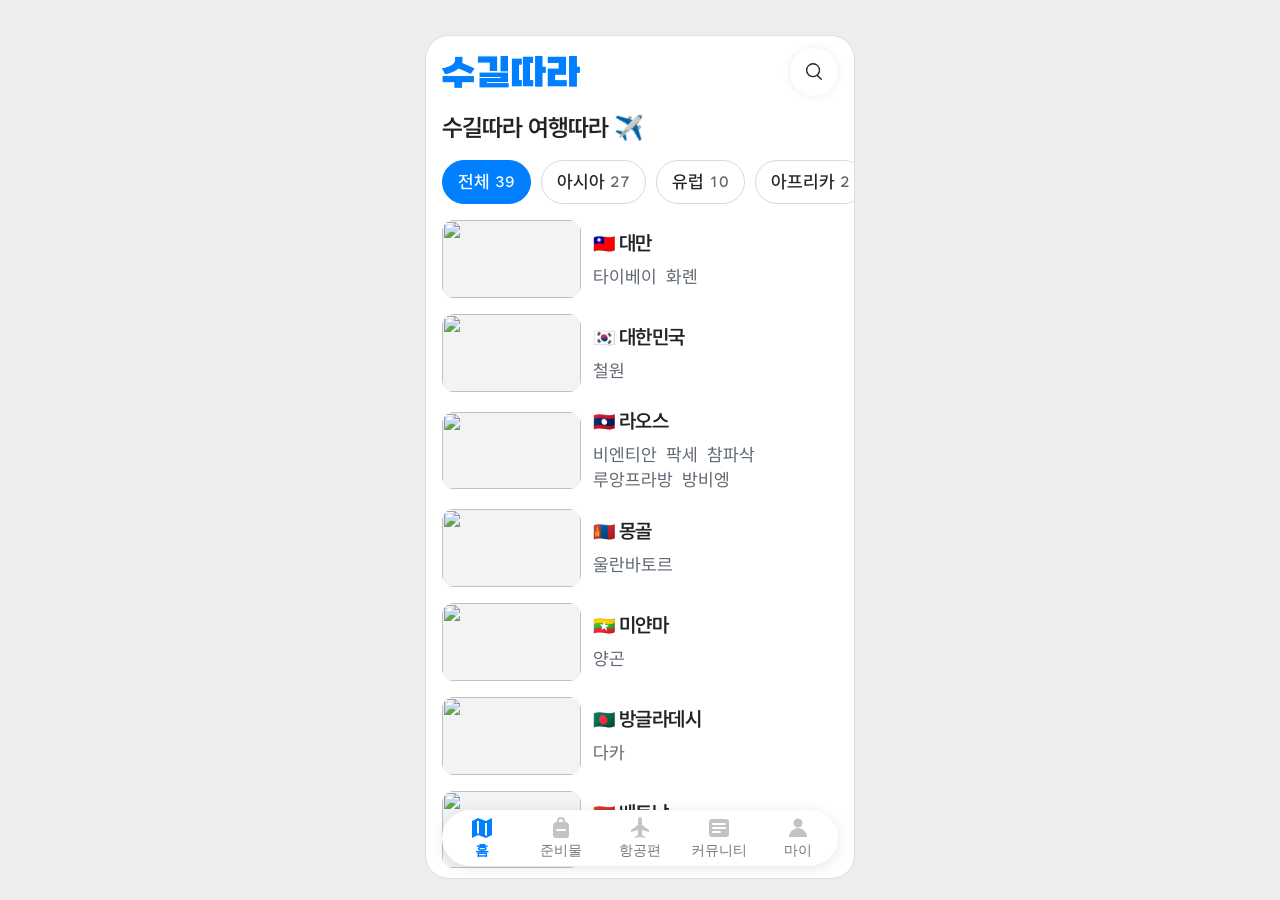
==== commit b518d74c: "여행지별 영상 코스와 구글 지도를 추가하고 모바일 앱바 배경을 투명하게 조정" ====
--- a/prototype/index.html
+++ b/prototype/index.html
@@ -10,21 +10,22 @@
 <link rel="stylesheet" href="styles/fonts.css">
 <link rel="stylesheet" href="styles/design-system.css">
 <link rel="stylesheet" href="styles/app-nav.css">
-<link rel="stylesheet" href="styles/layout.css">
-<link rel="stylesheet" href="styles/edge-states.css">
+<link rel="stylesheet" href="styles/layout.css?v=floating-row">
+<link rel="stylesheet" href="styles/edge-states.css?v=floating-row">
 <link rel="stylesheet" href="styles/activity-tabs.css">
-<link rel="stylesheet" href="styles/journeys.css?v=destination-list">
+<link rel="stylesheet" href="styles/journeys.css?v=floating-row">
 <link rel="stylesheet" href="styles/destination-list.css">
 <script src="scripts/search-field.js" defer></script>
 <script src="scripts/travel-series.js" defer></script>
-<script src="scripts/travel-countries.js?v=country-bookmarks" defer></script>
+<script src="scripts/travel-countries.js?v=film-itineraries" defer></script>
 <script src="scripts/destination-row.js" defer></script>
-<script src="scripts/journeys.js?v=destination-list" defer></script>
+<script src="scripts/film-itineraries.js?v=google-course-maps" defer></script>
+<script src="scripts/journeys.js?v=google-course-maps" defer></script>
 <link rel="stylesheet" href="styles/network-error.css">
 <script src="scripts/network-error.js" defer></script>
 <link rel="stylesheet" href="styles/focus.css?v=keyboard-navigation">
 <script src="scripts/focus.js" defer></script>
-<link rel="stylesheet" href="styles/viewport.css">
+<link rel="stylesheet" href="styles/viewport.css?v=floating-row">
 </head>
 <body>
 <div class="journey-app app-viewport">
--- a/prototype/styles/layout.css
+++ b/prototype/styles/layout.css
@@ -43,6 +43,7 @@
   --floating-bar-shadow: 0 4px 24px rgb(0 0 0 / 10%), 0 1px 4px rgb(0 0 0 / 3%);
   --app-bar-shadow: 0 0 8px rgb(0 0 0 / 8%), 0 0 2px rgb(0 0 0 / 2%);
   --app-bar-offset: calc(12px + env(safe-area-inset-top));
+  --app-bar-bottom: calc(var(--app-bar-offset) + var(--app-bar-height));
 }
 .app-bar, .page-bar, .topbar, main#app > header {
   position: sticky;
@@ -62,6 +63,7 @@
   border-radius: 0;
   background: transparent;
   box-shadow: none;
+  pointer-events: none;
 }
 .app-bar h1, .page-bar h1, .topbar h1, body > main#app > header .app-bar__leading > strong {
   flex: 1;
@@ -79,7 +81,8 @@
   white-space: nowrap;
   text-overflow: ellipsis;
 }
- .app-bar__leading, .app-bar__actions {
+.app-bar__leading, .app-bar__actions {
+  pointer-events: auto;
   display: flex;
   align-items: center;
   gap: 0;
@@ -153,9 +156,6 @@
   height: 22px;
   stroke-width: 1.9;
 }
-
-/* Tabs are the first body element on activity screens. */
-.topbar + .activity-tabs { margin-top: var(--app-body-gap); }
 
 /* Menu rows on depth-two and deeper screens. */
 :root { --detail-menu-gap: 8px; --detail-menu-padding-y: 8px; }
--- a/prototype/styles/edge-states.css
+++ b/prototype/styles/edge-states.css
@@ -41,11 +41,11 @@
 .view:has(> #search-results > .data-empty) > .searchbox { padding-bottom: 0; }
 
 /* Scroll content behind the split floating bar, without an opaque header strip. */
-.phone .topbar:has(+ .view) { pointer-events: none; }
-.phone .topbar :is(.app-bar__leading, .app-bar__actions) { pointer-events: auto; }
 .phone .topbar + .view {
-  margin-top: calc(-1 * (var(--app-bar-height) + var(--app-bar-offset)));
-  padding-top: calc(var(--app-bar-height) + var(--app-bar-offset) + var(--app-body-gap));
+  margin-top: calc(-1 * var(--app-bar-bottom));
+  padding-top: calc(var(--app-bar-bottom) + var(--app-body-gap));
+  scroll-padding-top: var(--app-bar-bottom);
 }
+.phone .topbar + .view:has(> .activity-tabs) { padding-top: 0; }
 
 .data-empty.search-prompt { padding-top: 32px; }
--- a/prototype/styles/journeys.css
+++ b/prototype/styles/journeys.css
@@ -25,7 +25,6 @@
   stroke-width: 1.5; stroke-linecap: round; stroke-linejoin: round;
 }
 #bar .brand { display: flex; align-items: center; }
-#bar:has(.brand) { width: 100%; max-width: none; padding-inline: 16px; background: white; }
 .brand img { display: block; width: auto; height: 32px; }
 #bar .app-bar__actions { padding-inline: 2px; }
 #bar .app-bar__icon .icon { width: 22px; height: 22px; }
@@ -38,7 +37,7 @@
 #journey:has(+ .app-nav[hidden]) { padding-bottom: calc(32px + env(safe-area-inset-bottom, 0px)); }
 .home-content, .detail-content, .journey-search { padding-inline: 16px; }
 #journey:has(> .home-content) { padding-top: 0; }
-.home-content { padding-top: var(--app-body-gap); }
+.home-content { padding-top: calc(var(--app-bar-bottom) + var(--app-body-gap)); }
 .home-content h2, .day-heading h2, .source-film h2, .search-section h2 {
   font-size: var(--type-heading); line-height: 1.4; letter-spacing: -.025em;
 }
@@ -47,14 +46,14 @@
   font-size: var(--type-title); line-height: 1.35; letter-spacing: -.035em;
 }
 .continent-chips {
-  position: sticky; z-index: 3; top: var(--chips-top, 0px); display: flex; gap: 10px;
+  position: sticky; z-index: 3; top: var(--chips-top, var(--app-bar-bottom)); display: flex; gap: 10px;
   overflow-x: auto; overscroll-behavior-x: contain; scrollbar-width: none;
   margin: 0 -16px; padding: 16px; background: white;
 }
 @media (prefers-reduced-motion: no-preference) {
   .continent-chips { transition: top 160ms ease-out; }
 }
-:root[data-keyboard-focus] .continent-chips:focus-within { top: 0; }
+:root[data-keyboard-focus] .continent-chips:focus-within { top: var(--app-bar-bottom); }
 .continent-chips::-webkit-scrollbar { display: none; }
 .continent-chips a {
   display: inline-flex; flex: none; align-items: center; gap: 5px; min-height: 44px;
@@ -64,22 +63,10 @@
 .continent-chips a span { color: var(--muted); font-size: var(--type-secondary); font-variant-numeric: tabular-nums; }
 .continent-chips a[aria-current] { border-color: var(--ds-product-primary); background: var(--ds-product-primary); color: white; }
 .continent-chips a[aria-current] span { color: inherit; }
-.country-grid, .film-list { list-style: none; padding: 0; }
-.country-grid { display: grid; grid-template-columns: repeat(2, minmax(0, 1fr)); gap: 10px; }
-.country-grid > li { min-width: 0; }
-.search-section .country-grid > li { border: 0; }
-.country-card, .search-section .country-card {
-  display: flex; flex-direction: column; align-items: stretch; height: 100%;
-  padding: 13px 14px 14px; border: 1px solid #e1e5e9; border-radius: 14px; background: white;
-  word-break: keep-all; overflow-wrap: anywhere;
-}
-.country-card__top { display: flex; align-items: center; justify-content: space-between; gap: 4px; margin-bottom: 9px; }
-.country-card__top > .icon { width: 16px; height: 16px; color: #757f89; }
-.country-card strong { font-size: var(--type-heading); line-height: 1.35; letter-spacing: -.03em; }
-.country-card__places, .film-text > span, .series-cities {
+.film-list { list-style: none; padding: 0; }
+.film-text > span, .series-cities {
   color: var(--muted); font-size: var(--type-label); line-height: 1.5;
 }
-.country-card__places { margin-top: 3px; }
 .country-detail { padding-inline: 20px; }
 .country-bookmark-bar {
   position: relative; flex: none; padding: 8px 16px calc(12px + env(safe-area-inset-bottom, 0px)); background: white;
@@ -99,6 +86,14 @@
 }
 .bookmark-toast:not(:empty) { padding: 10px 16px; }
 .country-region { font-size: var(--type-label); color: var(--muted); }
+.trip-intro { margin-top: 12px; font-size: var(--type-body); line-height: 1.6; word-break: keep-all; }
+.travel-notes { margin-top: 24px; }
+.travel-notes h2, .travel-notes summary { font-size: var(--type-body); font-weight: 600; }
+.travel-notes summary { min-height: 48px; padding-block: 12px; cursor: pointer; }
+.travel-notes ul { padding: 0; list-style: none; }
+.travel-notes li { padding-block: 12px; border-bottom: 1px solid var(--line); }
+.travel-notes li p { line-height: 1.6; }
+.travel-notes li a { display: inline-flex; align-items: center; gap: 6px; min-height: 44px; color: var(--blue-text); }
 .country-detail h1 { margin: 3px 0 0; font-size: var(--type-title); line-height: 1.35; letter-spacing: -.03em; word-break: keep-all; }
 .country-detail h1 .country-flag { font-size: .85em; }
 .country-detail .day-chips { margin-inline: -20px; padding-inline: 20px; }
@@ -126,12 +121,6 @@
 .country-video__text small { display: block; margin-top: 3px; font-size: var(--type-secondary); color: var(--muted); }
 .country-detail .country-videos + .day-section, .country-places { margin-top: 24px; }
 .country-places p { margin-top: 8px; word-break: keep-all; }
-@media (max-width: 355px) {
-  .country-card, .search-section .country-card { padding-inline: 10px; }
-}
-@media (max-width: 270px) {
-  .country-grid { grid-template-columns: 1fr; }
-}
 .series-art {
   display: block; position: relative; isolation: isolate;
   overflow: hidden; background: #e5e9e4; min-width: 0;
@@ -176,7 +165,7 @@
 }
 .place-actions .action.primary { background: var(--ds-product-primary); color: white; }
 .day-section, .source-film { margin-top: var(--section-gap); }
-.search-section li + li { border-top: 1px solid var(--line); }
+.search-list li + li { border-top: 1px solid var(--line); }
 .source-film a { display: flex; align-items: center; gap: 12px; padding-block: 14px; }
 .source-film strong, .source-film small { display: block; }
 .source-film small { color: var(--muted); font-size: var(--type-secondary); margin-top: 2px; }
@@ -203,40 +192,21 @@
 .day-heading { display: flex; align-items: center; flex-wrap: wrap; gap: 8px; }
 .day-heading { margin-bottom: var(--section-content-gap); }
 
-.map-canvas {
-  position: relative; isolation: isolate; height: 200px; border: 1px solid #dce5ed; border-radius: 16px;
-  background-color: #f1f5f7;
-  background-image: repeating-linear-gradient(32deg, transparent 0 42px, white 43px 48px, transparent 49px 102px),
-                    repeating-linear-gradient(-58deg, transparent 0 50px, white 51px 55px, transparent 56px 118px);
-  overflow: hidden;
-}
-.map-canvas::before, .map-canvas::after {
-  content: ''; position: absolute; z-index: -1; border-radius: 10px; background: #dcebe1; transform: rotate(32deg);
-}
-.map-canvas::before { width: 70px; height: 32px; top: 0; right: 4%; }
-.map-canvas::after { width: 90px; height: 50px; bottom: -12px; left: 25%; }
-.map-canvas.day-2 { background-position: 20px -26px, -12px 18px; }
-.map-legend {
-  position: absolute; top: 8px; left: 10px; border-radius: 6px; padding: 3px 7px;
-  color: #495865; background: white; font-size: var(--type-caption); font-weight: 500;
-}
-.map-lines { position: absolute; inset: 0; width: 100%; height: 100%; pointer-events: none; }
-.map-lines polyline { stroke: var(--ds-primary-pressed); stroke-width: 2.5; stroke-dasharray: 4 5; fill: none; }
-.map-marker {
-  position: absolute; left: var(--x); top: var(--y); transform: translate(-50%, -50%);
-  display: grid; place-items: center; width: 44px; height: 44px; z-index: 1; border-radius: 50%;
-}
-.map-marker b {
-  display: grid; place-items: center; width: 34px; height: 34px; border-radius: 50%;
-  background: white; color: var(--blue-text); border: 2px solid var(--blue-text);
-  font-size: var(--type-body); line-height: 1; box-shadow: 0 2px 4px rgb(28 57 78 / 12%);
-}
-.map-marker span {
-  position: absolute; top: calc(50% + 19px); white-space: nowrap; padding: 1px 4px;
-  background: rgb(255 255 255 / 95%); color: #263746; border-radius: 4px;
-  font-size: var(--type-caption); font-weight: 500;
-}
-.map-marker.picked b { color: white; background: var(--ds-primary-pressed); box-shadow: 0 0 0 4px #c5e3ff; }
+.journey-map { margin: 0; }
+.journey-map iframe {
+  display: block; width: 100%; height: clamp(280px, 75vw, 340px);
+  border: 1px solid var(--line); border-radius: 16px; background: #f2f4f5;
+}
+.journey-map figcaption { display: flex; flex-wrap: wrap; align-items: center; gap: 0 16px; }
+.journey-map figcaption p {
+  flex-basis: 100%; margin-top: 8px; color: var(--muted); font-size: var(--type-body);
+  line-height: 1.5; word-break: keep-all; overflow-wrap: anywhere;
+}
+.journey-map .map-link {
+  display: inline-flex; align-items: center; gap: 6px; min-height: 44px;
+  color: var(--blue-text); font-size: var(--type-body); font-weight: 500;
+}
+.journey-map .map-link .icon { width: 16px; height: 16px; }
 .stops { list-style: none; padding: 0; margin-top: var(--section-content-gap); }
 .stops li { position: relative; }
 .stops li:not(:last-child)::before {
@@ -320,18 +290,15 @@
 .journey-search input[type=search]::placeholder { color: #697078; }
 .search-intro { padding: 32px 0; text-align: center; color: var(--muted); }
 .search-section { margin-top: var(--section-gap); }
-.search-section ul { padding: 0; list-style: none; }
-.search-section a { display: block; padding: 12px 0; }
-.search-section .search-course { display: flex; gap: 12px; align-items: center; }
+.search-list { padding: 0; list-style: none; }
+.search-list a { display: block; padding: 12px 0; }
+.search-list li:first-child > .search-place { padding-top: 0; }
+.search-list .search-course { display: flex; gap: 12px; align-items: center; }
 .search-course img { flex: none; width: 64px; height: 56px; border-radius: 8px; object-fit: cover; }
-.search-section strong, .search-section small { display: block; }
-.search-section small { margin-top: 2px; color: var(--muted); font-size: var(--type-label); }
+.search-list strong, .search-list small { display: block; }
+.search-list small { margin-top: 2px; color: var(--muted); font-size: var(--type-label); }
 .search-missing { color: var(--muted); text-align: center; padding: 56px 12px 20px; }
 @media (hover: hover) {
   .place-actions .primary:hover { background: var(--ds-primary-hover); }
-  .country-card:hover strong, .film-row:hover strong, .stop-row:hover strong, .search-section a:hover strong { color: var(--blue-text); }
-}
-@media (max-width: 22rem) {
-  .map-canvas { height: 220px; }
-  .map-marker span { width: 26vw; text-align: center; white-space: normal; line-height: 1.2; word-break: keep-all; }
-}
+  .film-row:hover strong, .stop-row:hover strong, .search-list a:hover strong { color: var(--blue-text); }
+}
--- a/prototype/styles/viewport.css
+++ b/prototype/styles/viewport.css
@@ -60,6 +60,17 @@
   overscroll-behavior: contain;
 }
 
+/* Keep sibling scroll containers under the floating controls. */
+.app-viewport > .app-bar {
+  position: absolute;
+  inset-inline: 0;
+  margin-block: 0;
+}
+.app-viewport > .app-bar + main {
+  padding-top: calc(var(--app-bar-bottom) + var(--app-body-gap));
+  scroll-padding-top: var(--app-bar-bottom);
+}
+
 /* Modal dialogs use the browser's top layer, outside the frame's layout. */
 @media (min-width: 521px) {
   :root {
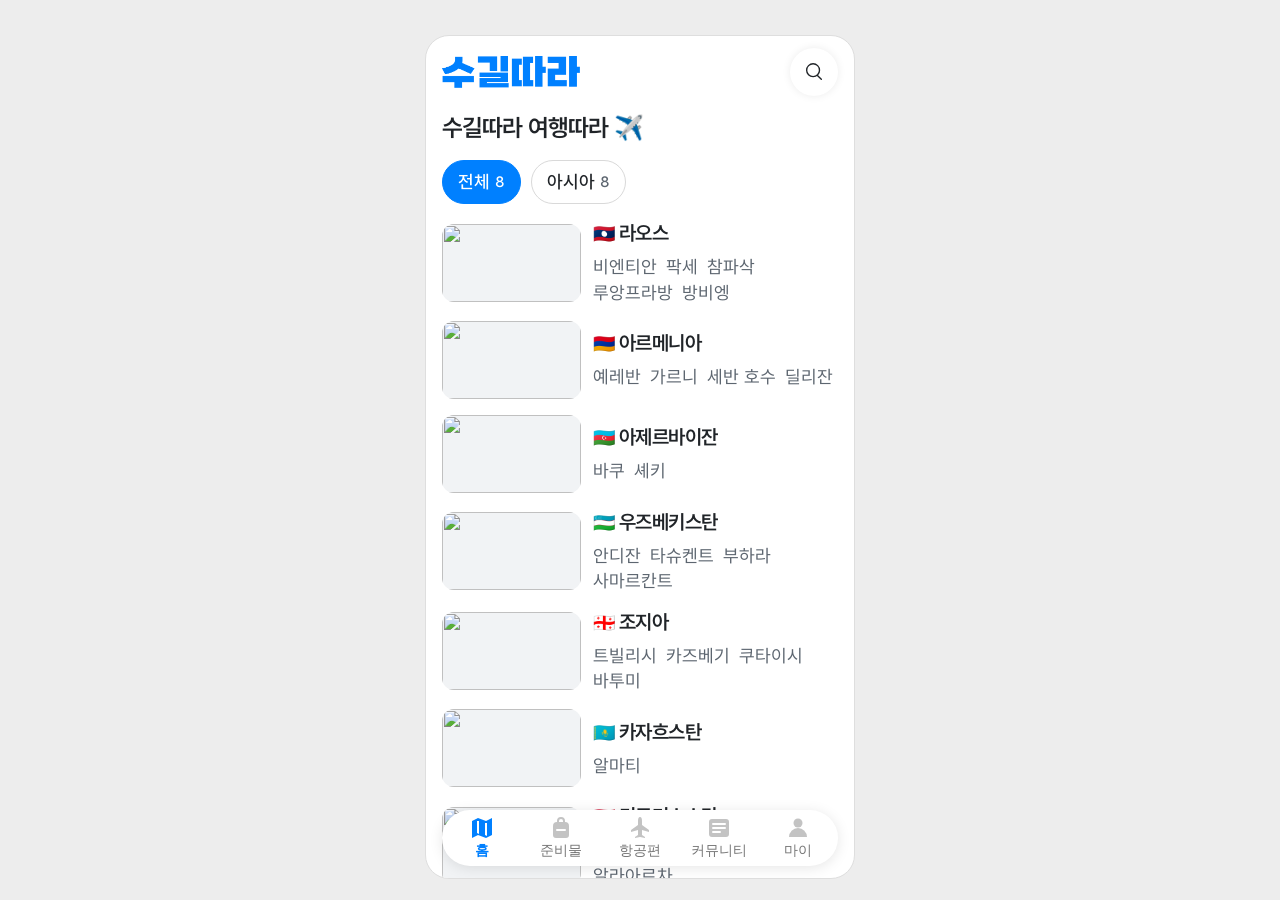
==== commit b69193e0: "여행지를 8개국으로 제한하고 구글 지도 버튼을 간소화" ====
--- a/prototype/index.html
+++ b/prototype/index.html
@@ -13,14 +13,14 @@
 <link rel="stylesheet" href="styles/layout.css?v=floating-row">
 <link rel="stylesheet" href="styles/edge-states.css?v=floating-row">
 <link rel="stylesheet" href="styles/activity-tabs.css">
-<link rel="stylesheet" href="styles/journeys.css?v=floating-row">
+<link rel="stylesheet" href="styles/journeys.css?v=map-caption">
 <link rel="stylesheet" href="styles/destination-list.css">
 <script src="scripts/search-field.js" defer></script>
-<script src="scripts/travel-series.js" defer></script>
-<script src="scripts/travel-countries.js?v=film-itineraries" defer></script>
+<script src="scripts/travel-series.js?v=visible-countries" defer></script>
+<script src="scripts/travel-countries.js?v=visible-countries" defer></script>
 <script src="scripts/destination-row.js" defer></script>
 <script src="scripts/film-itineraries.js?v=google-course-maps" defer></script>
-<script src="scripts/journeys.js?v=google-course-maps" defer></script>
+<script src="scripts/journeys.js?v=map-label" defer></script>
 <link rel="stylesheet" href="styles/network-error.css">
 <script src="scripts/network-error.js" defer></script>
 <link rel="stylesheet" href="styles/focus.css?v=keyboard-navigation">
--- a/prototype/styles/journeys.css
+++ b/prototype/styles/journeys.css
@@ -197,16 +197,10 @@
   display: block; width: 100%; height: clamp(280px, 75vw, 340px);
   border: 1px solid var(--line); border-radius: 16px; background: #f2f4f5;
 }
-.journey-map figcaption { display: flex; flex-wrap: wrap; align-items: center; gap: 0 16px; }
-.journey-map figcaption p {
-  flex-basis: 100%; margin-top: 8px; color: var(--muted); font-size: var(--type-body);
+.journey-map figcaption {
+  margin-top: 8px; color: var(--muted); font-size: var(--type-body);
   line-height: 1.5; word-break: keep-all; overflow-wrap: anywhere;
 }
-.journey-map .map-link {
-  display: inline-flex; align-items: center; gap: 6px; min-height: 44px;
-  color: var(--blue-text); font-size: var(--type-body); font-weight: 500;
-}
-.journey-map .map-link .icon { width: 16px; height: 16px; }
 .stops { list-style: none; padding: 0; margin-top: var(--section-content-gap); }
 .stops li { position: relative; }
 .stops li:not(:last-child)::before {
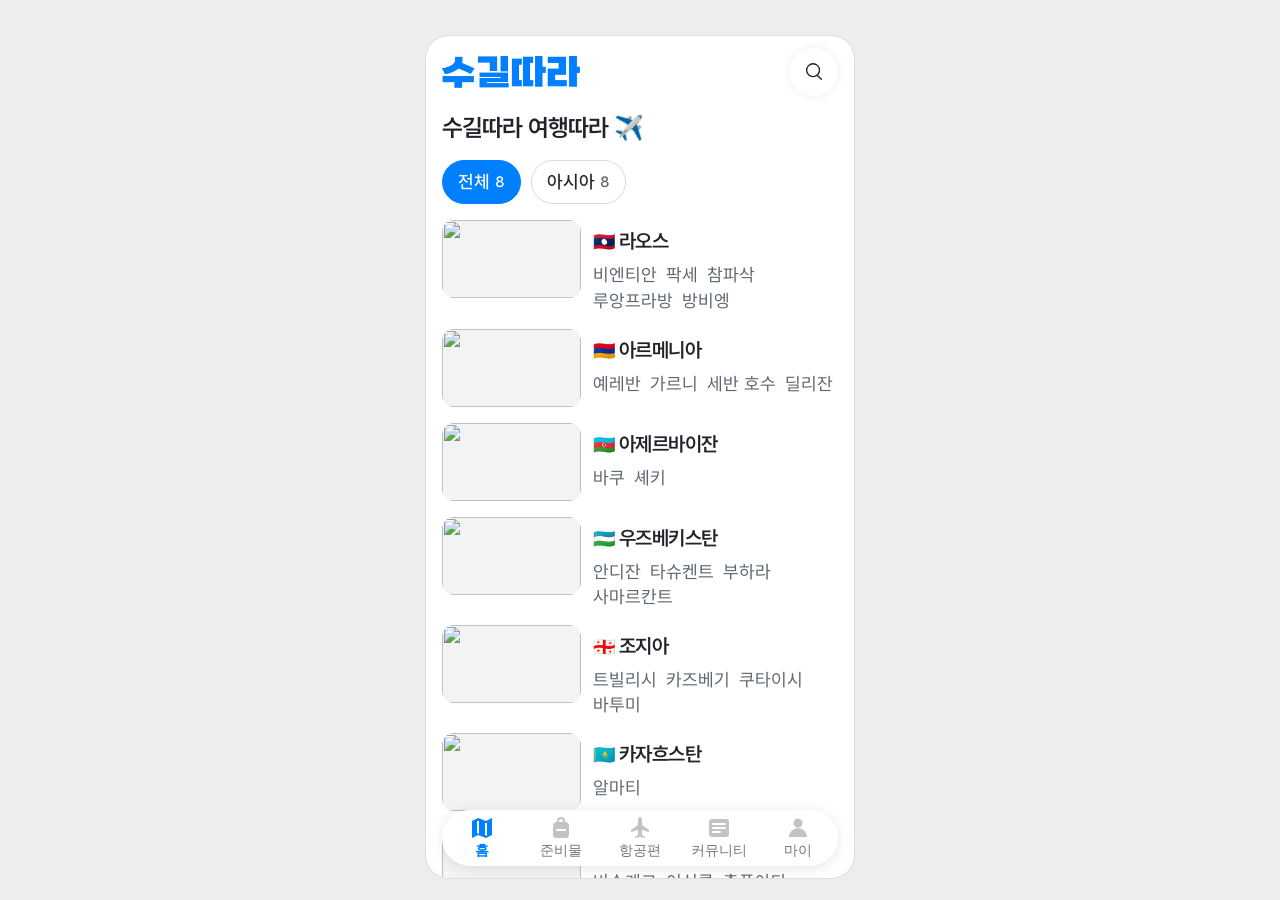
==== commit e17ac963: "여행지와 영상 카드의 제목을 썸네일 상단 기준으로 정렬" ====
--- a/prototype/index.html
+++ b/prototype/index.html
@@ -13,8 +13,8 @@
 <link rel="stylesheet" href="styles/layout.css?v=floating-row">
 <link rel="stylesheet" href="styles/edge-states.css?v=floating-row">
 <link rel="stylesheet" href="styles/activity-tabs.css">
-<link rel="stylesheet" href="styles/journeys.css?v=map-caption">
-<link rel="stylesheet" href="styles/destination-list.css">
+<link rel="stylesheet" href="styles/journeys.css?v=thumbnail-alignment">
+<link rel="stylesheet" href="styles/destination-list.css?v=thumbnail-alignment">
 <script src="scripts/search-field.js" defer></script>
 <script src="scripts/travel-series.js?v=visible-countries" defer></script>
 <script src="scripts/travel-countries.js?v=visible-countries" defer></script>
--- a/prototype/styles/journeys.css
+++ b/prototype/styles/journeys.css
@@ -110,10 +110,13 @@
 }
 .country-videos li { flex: 0 0 88%; min-width: 0; scroll-snap-align: start; }
 .country-videos li:only-child { flex-basis: 100%; }
-.country-video { display: flex; height: 100%; align-items: center; gap: 12px; }
+.country-video { display: flex; height: 100%; align-items: flex-start; gap: 12px; }
 .country-video .video-thumb { flex: 0 0 26%; }
 .country-video .video-thumb img { aspect-ratio: 4 / 3; }
-.country-video__text { min-width: 0; }
+.country-video__text, .source-film .video-thumb + span, .search-course > span, .video-list__info {
+  min-width: 0; padding-top: 8px; text-align: start;
+}
+.search-course > .icon, .source-film a > .icon, .video-list__row > .icon { align-self: center; }
 .country-video__text strong {
   display: -webkit-box; -webkit-line-clamp: 2; -webkit-box-orient: vertical; overflow: hidden;
   font-size: var(--type-body); font-weight: 500; line-height: 1.4; word-break: keep-all; overflow-wrap: anywhere;
@@ -166,7 +169,7 @@
 .place-actions .action.primary { background: var(--ds-product-primary); color: white; }
 .day-section, .source-film { margin-top: var(--section-gap); }
 .search-list li + li { border-top: 1px solid var(--line); }
-.source-film a { display: flex; align-items: center; gap: 12px; padding-block: 14px; }
+.source-film a { display: flex; align-items: flex-start; gap: 12px; padding-block: 14px; }
 .source-film strong, .source-film small { display: block; }
 .source-film small { color: var(--muted); font-size: var(--type-secondary); margin-top: 2px; }
 .stop-row > .icon, .source-film a > .icon { margin-left: auto; color: var(--muted); width: 18px; }
@@ -267,7 +270,7 @@
 .video-sheet__header .app-bar__icon { color: var(--muted); }
 .video-list { list-style: none; padding: 0; min-height: 0; overflow-y: auto; overscroll-behavior: contain; }
 .video-list li + li { border-top: 1px solid var(--line); }
-.video-list__row { display: flex; align-items: center; gap: 12px; padding: 14px 2px; }
+.video-list__row { display: flex; align-items: flex-start; gap: 12px; padding: 14px 2px; }
 .video-list__thumbnail {
   position: relative; flex: 0 0 28%; max-width: 112px; aspect-ratio: 16 / 9; overflow: hidden;
   border-radius: 8px; background: #354351 center / cover no-repeat;
@@ -276,7 +279,7 @@
   position: absolute; bottom: 3px; right: 3px; border-radius: 3px; padding: 1px 4px;
   background: rgb(0 0 0 / 80%); color: white; font-size: var(--type-caption); line-height: 1.3;
 }
-.video-list__info { flex: 1; min-width: 0; }
+.video-list__info { flex: 1; }
 .video-list__info small { color: var(--blue-text); font-weight: 600; font-size: var(--type-secondary); }
 .video-list__info strong { display: block; font-size: var(--type-body); line-height: 1.45; overflow-wrap: anywhere; word-break: keep-all; }
 .video-list__row > .icon { width: 16px; height: 16px; color: var(--muted); }
@@ -287,7 +290,7 @@
 .search-list { padding: 0; list-style: none; }
 .search-list a { display: block; padding: 12px 0; }
 .search-list li:first-child > .search-place { padding-top: 0; }
-.search-list .search-course { display: flex; gap: 12px; align-items: center; }
+.search-list .search-course { display: flex; gap: 12px; align-items: flex-start; }
 .search-course img { flex: none; width: 64px; height: 56px; border-radius: 8px; object-fit: cover; }
 .search-list strong, .search-list small { display: block; }
 .search-list small { margin-top: 2px; color: var(--muted); font-size: var(--type-label); }
--- a/prototype/styles/destination-list.css
+++ b/prototype/styles/destination-list.css
@@ -1,13 +1,13 @@
 .country-flag { font-family: 'Apple Color Emoji', 'Segoe UI Emoji', 'Noto Color Emoji', sans-serif; font-size: 1.8rem; line-height: 1.05; }
 .destination-list:not([hidden]) { display: grid; gap: 16px; list-style: none; margin: 0; padding: 0; }
 .destination-row {
-  display: grid; grid-template-columns: 35% minmax(0, 1fr); align-items: center; gap: 12px;
+  display: grid; grid-template-columns: 35% minmax(0, 1fr); align-items: start; gap: 12px;
   color: var(--ink, #202428); text-decoration: none; touch-action: manipulation;
   word-break: keep-all; overflow-wrap: anywhere;
 }
 .destination-row__thumb { display: block; width: 100%; aspect-ratio: 16 / 9; border-radius: 12px; overflow: hidden; background: #f1f3f5; }
 .destination-row__thumb img { display: block; width: 100%; height: 100%; object-fit: cover; }
-.destination-row__text { display: grid; gap: 7px; }
+.destination-row__text { display: grid; gap: 7px; padding-top: 8px; text-align: start; }
 .destination-row strong { font-size: var(--type-heading); font-weight: 600; line-height: 1.35; letter-spacing: -.025em; }
 .destination-row .country-flag { font-size: .9em; }
 .destination-row__places { display: flex; flex-wrap: wrap; gap: 0 .5em; color: var(--muted, #5d6670); font-size: var(--type-body); line-height: 1.4; }
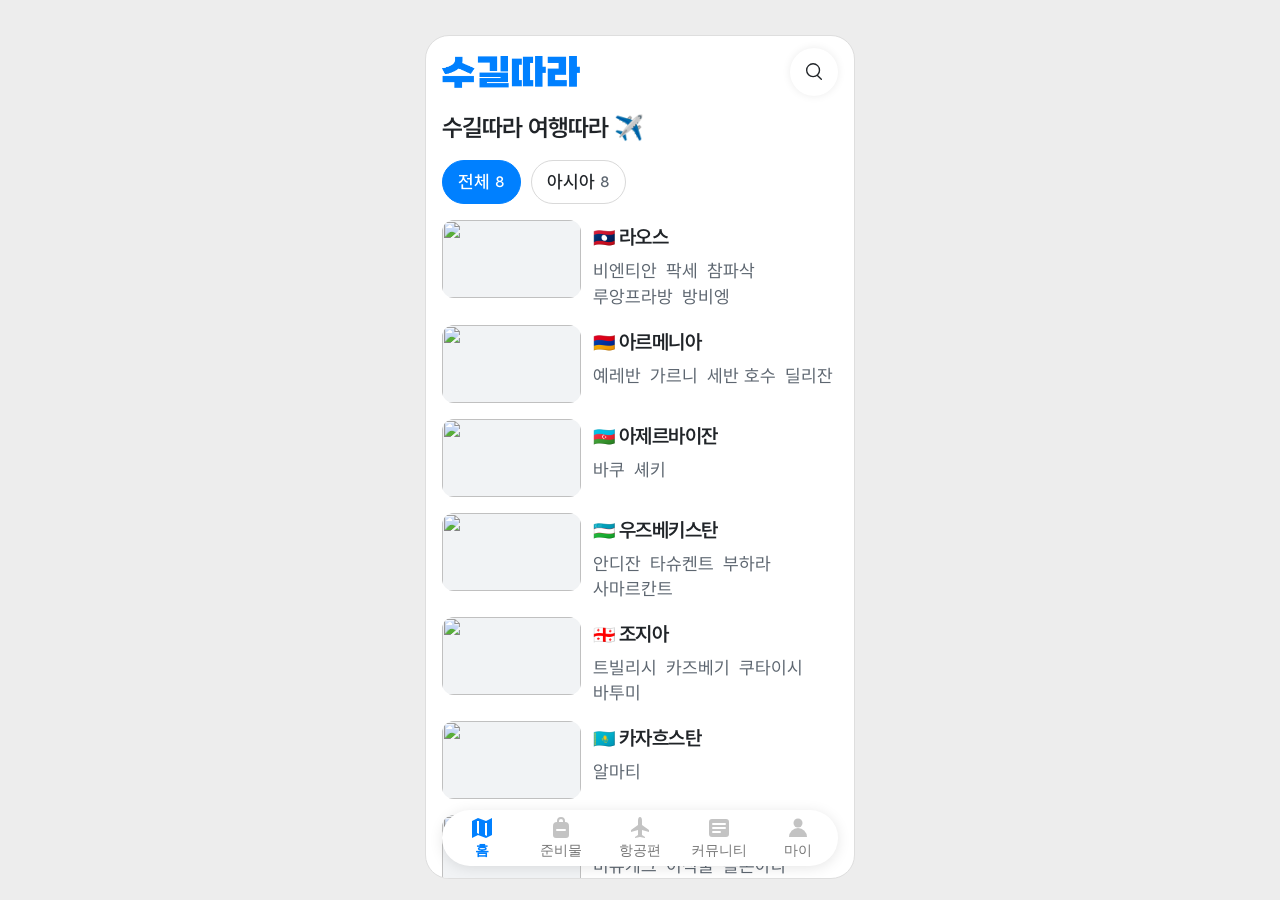
==== commit a8b2e51c: "썸네일 카드 제목의 상단 패딩을 4px로 조정" ====
--- a/prototype/index.html
+++ b/prototype/index.html
@@ -13,8 +13,8 @@
 <link rel="stylesheet" href="styles/layout.css?v=floating-row">
 <link rel="stylesheet" href="styles/edge-states.css?v=floating-row">
 <link rel="stylesheet" href="styles/activity-tabs.css">
-<link rel="stylesheet" href="styles/journeys.css?v=thumbnail-alignment">
-<link rel="stylesheet" href="styles/destination-list.css?v=thumbnail-alignment">
+<link rel="stylesheet" href="styles/journeys.css?v=thumbnail-4px">
+<link rel="stylesheet" href="styles/destination-list.css?v=thumbnail-4px">
 <script src="scripts/search-field.js" defer></script>
 <script src="scripts/travel-series.js?v=visible-countries" defer></script>
 <script src="scripts/travel-countries.js?v=visible-countries" defer></script>
--- a/prototype/styles/journeys.css
+++ b/prototype/styles/journeys.css
@@ -114,7 +114,7 @@
 .country-video .video-thumb { flex: 0 0 26%; }
 .country-video .video-thumb img { aspect-ratio: 4 / 3; }
 .country-video__text, .source-film .video-thumb + span, .search-course > span, .video-list__info {
-  min-width: 0; padding-top: 8px; text-align: start;
+  min-width: 0; padding-top: 4px; text-align: start;
 }
 .search-course > .icon, .source-film a > .icon, .video-list__row > .icon { align-self: center; }
 .country-video__text strong {
--- a/prototype/styles/destination-list.css
+++ b/prototype/styles/destination-list.css
@@ -7,7 +7,7 @@
 }
 .destination-row__thumb { display: block; width: 100%; aspect-ratio: 16 / 9; border-radius: 12px; overflow: hidden; background: #f1f3f5; }
 .destination-row__thumb img { display: block; width: 100%; height: 100%; object-fit: cover; }
-.destination-row__text { display: grid; gap: 7px; padding-top: 8px; text-align: start; }
+.destination-row__text { display: grid; gap: 7px; padding-top: 4px; text-align: start; }
 .destination-row strong { font-size: var(--type-heading); font-weight: 600; line-height: 1.35; letter-spacing: -.025em; }
 .destination-row .country-flag { font-size: .9em; }
 .destination-row__places { display: flex; flex-wrap: wrap; gap: 0 .5em; color: var(--muted, #5d6670); font-size: var(--type-body); line-height: 1.4; }
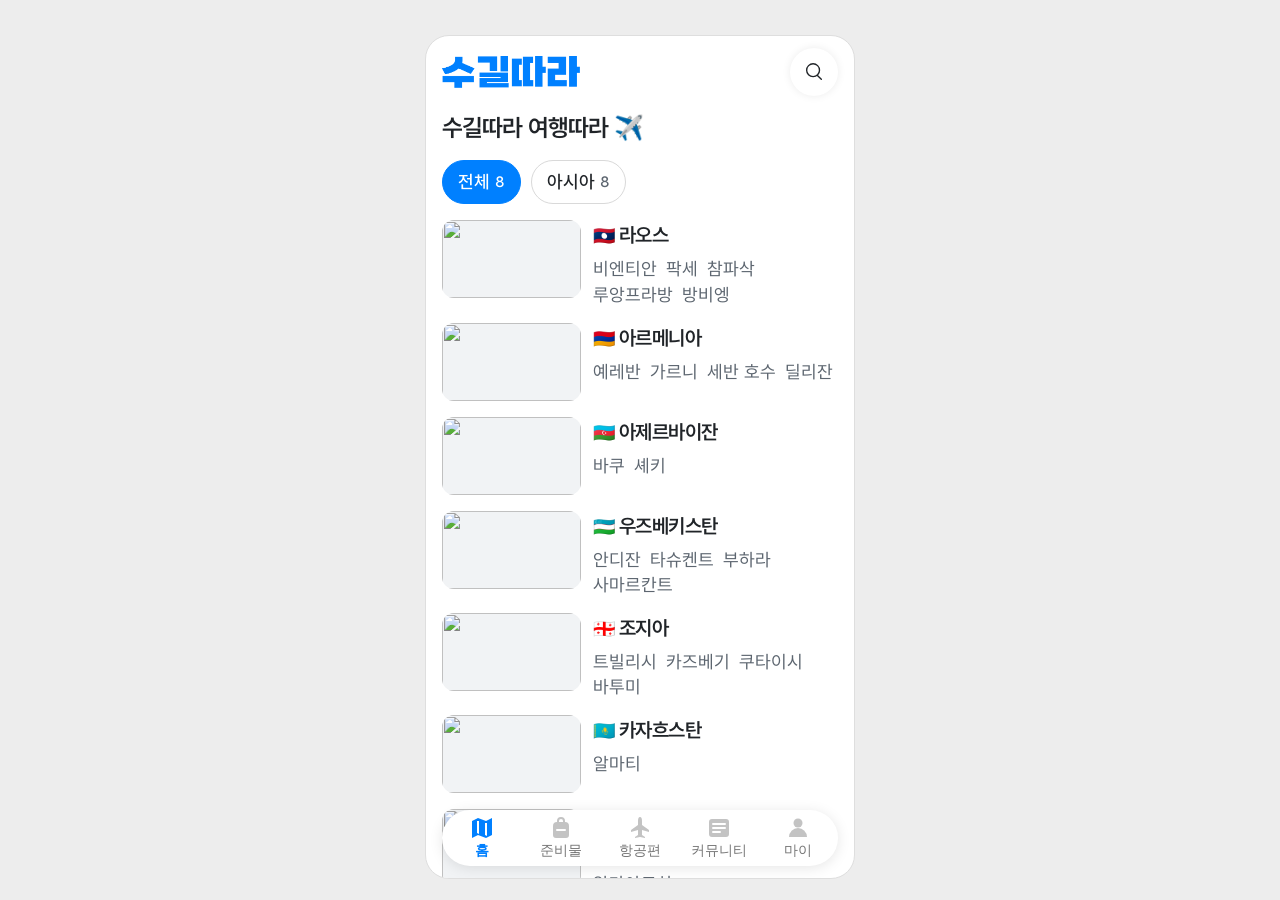
==== commit 498410b0: "썸네일 카드 제목의 상단 패딩을 2px로 조정" ====
--- a/prototype/index.html
+++ b/prototype/index.html
@@ -13,8 +13,8 @@
 <link rel="stylesheet" href="styles/layout.css?v=floating-row">
 <link rel="stylesheet" href="styles/edge-states.css?v=floating-row">
 <link rel="stylesheet" href="styles/activity-tabs.css">
-<link rel="stylesheet" href="styles/journeys.css?v=thumbnail-4px">
-<link rel="stylesheet" href="styles/destination-list.css?v=thumbnail-4px">
+<link rel="stylesheet" href="styles/journeys.css?v=thumbnail-2px">
+<link rel="stylesheet" href="styles/destination-list.css?v=thumbnail-2px">
 <script src="scripts/search-field.js" defer></script>
 <script src="scripts/travel-series.js?v=visible-countries" defer></script>
 <script src="scripts/travel-countries.js?v=visible-countries" defer></script>
--- a/prototype/styles/journeys.css
+++ b/prototype/styles/journeys.css
@@ -114,7 +114,7 @@
 .country-video .video-thumb { flex: 0 0 26%; }
 .country-video .video-thumb img { aspect-ratio: 4 / 3; }
 .country-video__text, .source-film .video-thumb + span, .search-course > span, .video-list__info {
-  min-width: 0; padding-top: 4px; text-align: start;
+  min-width: 0; padding-top: 2px; text-align: start;
 }
 .search-course > .icon, .source-film a > .icon, .video-list__row > .icon { align-self: center; }
 .country-video__text strong {
--- a/prototype/styles/destination-list.css
+++ b/prototype/styles/destination-list.css
@@ -7,7 +7,7 @@
 }
 .destination-row__thumb { display: block; width: 100%; aspect-ratio: 16 / 9; border-radius: 12px; overflow: hidden; background: #f1f3f5; }
 .destination-row__thumb img { display: block; width: 100%; height: 100%; object-fit: cover; }
-.destination-row__text { display: grid; gap: 7px; padding-top: 4px; text-align: start; }
+.destination-row__text { display: grid; gap: 7px; padding-top: 2px; text-align: start; }
 .destination-row strong { font-size: var(--type-heading); font-weight: 600; line-height: 1.35; letter-spacing: -.025em; }
 .destination-row .country-flag { font-size: .9em; }
 .destination-row__places { display: flex; flex-wrap: wrap; gap: 0 .5em; color: var(--muted, #5d6670); font-size: var(--type-body); line-height: 1.4; }
